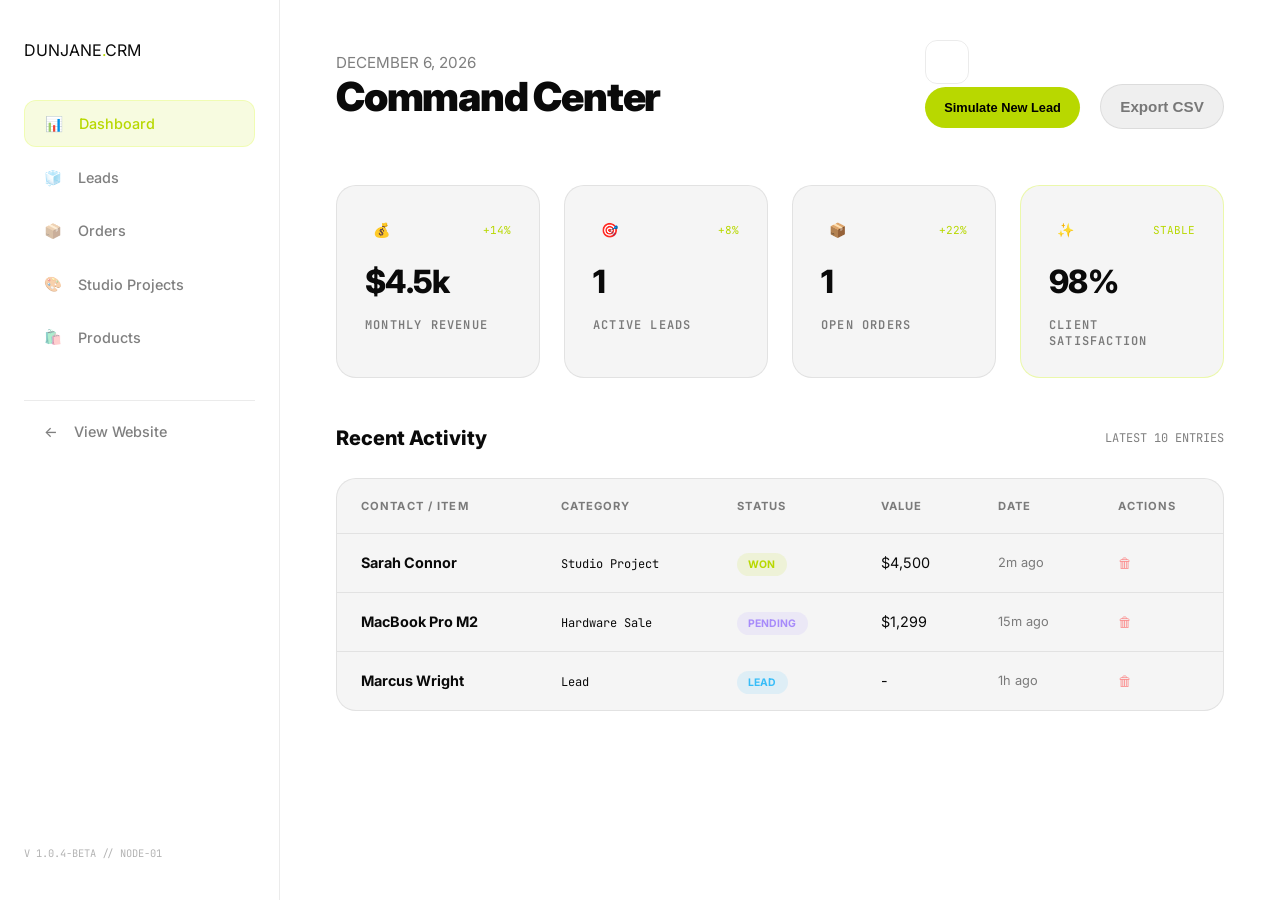
==== crm.html @ 08cd3ec6 "Initial commit" ====
<!DOCTYPE html>
<html lang="en">

<head>
    <meta charset="UTF-8">
    <meta name="viewport" content="width=device-width, initial-scale=1.0">
    <title>DUNJANE CRM | Command Center</title>
    <link rel="stylesheet" href="style.css">
    <link rel="preconnect" href="https://fonts.googleapis.com">
    <link rel="preconnect" href="https://fonts.gstatic.com" crossorigin>
    <link href="https://fonts.googleapis.com/css2?family=Inter:ital,opsz,wght@0,14..32,300;0,14..32,600;0,14..32,800;0,14..32,900&family=JetBrains+Mono:wght@400;600&display=swap" rel="stylesheet">
    <style>
        :root {
            --crm-sidebar: 280px;
            --crm-bg: #080808;
            --crm-card: #121212;
            --crm-border: rgba(255,255,255,0.06);
            --bg: #080808;
            --text: #f4f4f0;
            --text-muted: rgba(255,255,255,0.5);
            --text-dim: rgba(255,255,255,0.3);
            --accent: #d4ff00;
            --accent-dim: rgba(212,255,0,0.12);
        }

        html[data-theme="light"] {
            --crm-bg: #ffffff;
            --crm-card: #f5f5f5;
            --crm-border: rgba(0,0,0,0.08);
            --bg: #ffffff;
            --text: #0a0a0a;
            --text-muted: rgba(0,0,0,0.5);
            --text-dim: rgba(0,0,0,0.3);
            --accent: #b8d800;
            --accent-dim: rgba(184,216,0,0.12);
        }

        html {
            transition: background-color 0.5s ease, color 0.5s ease;
        }

        body { background: var(--crm-bg); display: flex; min-height: 100vh; }
        
        /* Sidebar */
        .crm-sidebar {
            width: var(--crm-sidebar);
            border-right: 1px solid var(--crm-border);
            padding: 2.5rem 1.5rem;
            display: flex;
            flex-direction: column;
            gap: 2.5rem;
            position: sticky;
            top: 0;
            height: 100vh;
        }
        .crm-nav { display: flex; flex-direction: column; gap: 0.5rem; }
        .crm-nav-link {
            display: flex;
            align-items: center;
            gap: 1rem;
            padding: 0.85rem 1.25rem;
            border-radius: 12px;
            color: var(--text-muted);
            font-size: 0.9rem;
            font-weight: 500;
            transition: all 0.3s ease;
        }
        .crm-nav-link:hover { background: rgba(255,255,255,0.03); color: var(--text); }
        .crm-nav-link.active { background: var(--accent-dim); color: var(--accent); border: 1px solid rgba(212,255,0,0.2); }

        /* Main Content */
        .crm-main { flex: 1; padding: 2.5rem 3.5rem; }
        
        .crm-header { display: flex; justify-content: space-between; align-items: flex-end; margin-bottom: 3.5rem; }
        .crm-header-text h1 { font-size: 2.5rem; font-weight: 900; letter-spacing: -0.03em; margin-bottom: 0.5rem; }
        .crm-header-text p { color: var(--text-muted); font-size: 0.95rem; }

        /* Stats Grid */
        .crm-stats-grid { display: grid; grid-template-columns: repeat(4, 1fr); gap: 1.5rem; margin-bottom: 3rem; }
        .crm-stat-card {
            background: var(--crm-card);
            border: 1px solid var(--crm-border);
            border-radius: 20px;
            padding: 1.75rem;
            display: flex;
            flex-direction: column;
            gap: 1rem;
        }
        .stat-meta { display: flex; justify-content: space-between; align-items: center; }
        .stat-icon { width: 32px; height: 32px; background: rgba(255,255,255,0.04); border-radius: 8px; display: grid; place-items: center; font-size: 14px; }
        .stat-trend { font-family: var(--mono); font-size: 11px; color: var(--accent); }
        .stat-val { font-size: 2rem; font-weight: 800; letter-spacing: -0.02em; }
        .stat-lbl { font-size: 0.75rem; text-transform: uppercase; letter-spacing: 0.1em; color: var(--text-muted); font-weight: 600; }

        /* Tables */
        .crm-section { margin-bottom: 4rem; }
        .crm-section-head { display: flex; justify-content: space-between; align-items: center; margin-bottom: 1.75rem; }
        .crm-section-head h2 { font-size: 1.25rem; font-weight: 800; }
        
        .crm-table-wrap { background: var(--crm-card); border: 1px solid var(--crm-border); border-radius: 20px; overflow: hidden; }
        table { width: 100%; border-collapse: collapse; text-align: left; }
        th { padding: 1.25rem 1.5rem; font-size: 0.7rem; text-transform: uppercase; letter-spacing: 0.1em; border-bottom: 1px solid var(--crm-border); color: var(--text-muted); }
        td { padding: 1.25rem 1.5rem; font-size: 0.9rem; border-bottom: 1px solid var(--crm-border); }
        tr:last-child td { border-bottom: none; }
        
        .status-pill { padding: 0.3rem 0.7rem; border-radius: 100px; font-size: 0.65rem; font-weight: 700; text-transform: uppercase; }
        .status-pill.lead { background: rgba(56,189,248,0.12); color: #38bdf8; }
        .status-pill.won { background: var(--accent-dim); color: var(--accent); }
        .status-pill.pending { background: rgba(167,139,250,0.12); color: #a78bfa; }

        .btn-simulate { 
            background: var(--accent); color: #000; font-weight: 800; font-size: 0.8rem; 
            padding: 0.8rem 1.2rem; border-radius: 100px; border: none; cursor: pointer;
            transition: transform 0.2s ease;
        }
        .btn-simulate:active { transform: scale(0.95); }

        /* Modal Styles */
        .modal-overlay {
            display: none;
            position: fixed;
            top: 0;
            left: 0;
            width: 100%;
            height: 100%;
            background: rgba(0,0,0,0.8);
            z-index: 1000;
            align-items: center;
            justify-content: center;
            backdrop-filter: blur(4px);
        }
        .modal-overlay.active {
            display: flex;
        }
        .modal-content {
            background: var(--crm-card);
            border: 1px solid var(--crm-border);
            border-radius: 20px;
            padding: 2rem;
            width: 90%;
            max-width: 900px;
            max-height: 90vh;
            box-shadow: 0 20px 60px rgba(0,0,0,0.5);
            display: grid;
            grid-template-columns: 1fr 1fr;
            gap: 2rem;
            overflow: hidden;
        }
        .modal-form {
            display: flex;
            flex-direction: column;
            max-height: 85vh;
            overflow-y: auto;
            padding-right: 0.5rem;
        }
        .modal-form::-webkit-scrollbar {
            width: 6px;
        }
        .modal-form::-webkit-scrollbar-track {
            background: transparent;
        }
        .modal-form::-webkit-scrollbar-thumb {
            background: rgba(255,255,255,0.1);
            border-radius: 3px;
        }
        .modal-form::-webkit-scrollbar-thumb:hover {
            background: rgba(255,255,255,0.2);
        }
        .modal-preview {
            display: flex;
            flex-direction: column;
            justify-content: center;
            align-items: center;
            padding: 1.5rem;
            background: rgba(255,255,255,0.02);
            border: 1px solid var(--crm-border);
            border-radius: 16px;
            max-height: 85vh;
            overflow-y: auto;
        }
        .preview-card {
            width: 100%;
            max-width: 280px;
            background: var(--crm-card);
            border: 1px solid var(--crm-border);
            border-radius: 16px;
            overflow: hidden;
            transition: all 0.3s ease;
        }
        .preview-img-wrap {
            width: 100%;
            height: 180px;
            background: rgba(255,255,255,0.05);
            overflow: hidden;
            display: flex;
            align-items: center;
            justify-content: center;
        }
        .preview-img {
            width: 100%;
            height: 100%;
            object-fit: cover;
        }
        .preview-body {
            padding: 1rem;
        }
        .preview-name {
            font-size: 0.95rem;
            font-weight: 800;
            margin-bottom: 0.5rem;
            word-wrap: break-word;
        }
        .preview-sku {
            font-size: 0.7rem;
            color: var(--text-muted);
            font-family: var(--mono);
            text-transform: uppercase;
            letter-spacing: 0.05em;
            margin-bottom: 0.75rem;
        }
        .preview-details {
            display: flex;
            flex-direction: column;
            gap: 0.5rem;
            font-size: 0.85rem;
        }
        .preview-detail-row {
            display: flex;
            justify-content: space-between;
            padding: 0.4rem 0;
            border-bottom: 1px solid var(--crm-border);
        }
        .preview-detail-label {
            color: var(--text-muted);
            font-size: 0.75rem;
            text-transform: uppercase;
        }
        .preview-detail-value {
            font-weight: 600;
        }
        .preview-price {
            font-size: 1.5rem;
            font-weight: 800;
            color: var(--accent);
            margin-top: 1rem;
        }
        .modal-header {
            font-size: 1.5rem;
            font-weight: 800;
            margin-bottom: 1.5rem;
        }
        .form-group {
            margin-bottom: 1.25rem;
            display: flex;
            flex-direction: column;
            gap: 0.5rem;
        }
        .form-group label {
            font-size: 0.85rem;
            font-weight: 600;
            text-transform: uppercase;
            letter-spacing: 0.05em;
            color: var(--text-muted);
        }
        .form-group input, .form-group textarea, .form-group select {
            background: rgba(255,255,255,0.05);
            border: 1px solid var(--crm-border);
            border-radius: 12px;
            padding: 0.75rem 1rem;
            color: var(--text);
            font-family: inherit;
            font-size: 0.9rem;
            transition: all 0.3s ease;
        }
        .form-group input:focus, .form-group textarea:focus, .form-group select:focus {
            outline: none;
            border-color: var(--accent);
            background: rgba(212,255,0,0.05);
        }
        .modal-actions {
            display: flex;
            gap: 1rem;
            margin-top: 2rem;
        }
        .btn-primary {
            background: var(--accent);
            color: #000;
            border: none;
            padding: 0.9rem 1.5rem;
            border-radius: 12px;
            font-weight: 800;
            cursor: pointer;
            transition: transform 0.2s ease;
            flex: 1;
        }
        .btn-primary:hover { transform: scale(1.02); }
        .btn-primary:active { transform: scale(0.98); }
        .btn-cancel {
            background: transparent;
            border: 1px solid var(--crm-border);
            color: var(--text);
            padding: 0.9rem 1.5rem;
            border-radius: 12px;
            font-weight: 600;
            cursor: pointer;
            transition: all 0.3s ease;
            flex: 1;
        }
        .btn-cancel:hover { background: rgba(255,255,255,0.05); }

        /* Product Image Styles */
        .product-thumbnail {
            width: 48px;
            height: 48px;
            border-radius: 8px;
            object-fit: cover;
            background: rgba(255,255,255,0.05);
            border: 1px solid var(--crm-border);
        }

        /* File Input Styles */
        .file-input-wrapper {
            display: flex;
            gap: 0.5rem;
        }
        #product-image-file {
            display: none;
        }
        .btn-file-upload {
            background: rgba(255,255,255,0.05);
            border: 1px solid var(--crm-border);
            border-radius: 12px;
            padding: 0.75rem 1rem;
            color: var(--text);
            font-family: inherit;
            font-size: 0.9rem;
            cursor: pointer;
            transition: all 0.3s ease;
            flex: 1;
        }
        .btn-file-upload:hover {
            background: rgba(255,255,255,0.08);
            border-color: var(--accent);
        }
        .file-name {
            background: rgba(255,255,255,0.05);
            border: 1px solid var(--crm-border);
            border-radius: 12px;
            padding: 0.75rem 1rem;
            color: var(--text-muted);
            font-family: var(--mono);
            font-size: 0.8rem;
            flex: 1;
            display: flex;
            align-items: center;
            overflow: hidden;
            text-overflow: ellipsis;
            white-space: nowrap;
        }
        .form-divider {
            display: flex;
            align-items: center;
            gap: 0.75rem;
            margin: 1rem 0;
            color: var(--text-muted);
            font-size: 0.8rem;
        }
        .form-group select option {
            background: var(--crm-bg);
            color: var(--text);
        }
        .form-group select option:checked {
            background: var(--accent);
            color: #000;
        }
    </style>
</head>

<body class="crm-page">
    
    <div id="cursor-dot"></div>
    <div id="cursor-ring"></div>

    <aside class="crm-sidebar">
        <div class="logo">DUNJANE<span class="accent-dot">.</span>CRM</div>
        <nav class="crm-nav">
            <a href="#" class="crm-nav-link active" onclick="window.switchTab(event, 'dashboard')"><span>📊</span> Dashboard</a>
            <a href="#" class="crm-nav-link" onclick="window.switchTab(event, 'leads')"><span>🧊</span> Leads</a>
            <a href="#" class="crm-nav-link" onclick="window.switchTab(event, 'orders')"><span>📦</span> Orders</a>
            <a href="#" class="crm-nav-link" onclick="window.switchTab(event, 'studio')"><span>🎨</span> Studio Projects</a>
            <a href="#" class="crm-nav-link" onclick="window.switchTab(event, 'products')"><span>🛍️</span> Products</a>
            <div style="margin-top: 2rem; height: 1px; background: var(--crm-border);"></div>
            <a href="index.html" class="crm-nav-link"><span>←</span> View Website</a>
        </nav>
        <div style="margin-top: auto; color: var(--text-dim); font-size: 0.65rem; font-family: var(--mono);">
            V 1.0.4-BETA // NODE-01
        </div>
    </aside>

    <main class="crm-main">
        <header class="crm-header">
            <div class="crm-header-text">
                <p id="crm-date">MARCH 12, 2026</p>
                <h1>Command Center</h1>
            </div>
            <div class="crm-actions">
                <button class="theme-toggle" id="theme-toggle" aria-label="Toggle dark mode" style="width: 44px; height: 44px; background: transparent; border: 1px solid var(--crm-border); border-radius: 12px; display: flex; align-items: center; justify-content: center; cursor: pointer; color: var(--text); margin-right: 1rem;">
                    <svg class="sun-icon" viewBox="0 0 24 24" fill="none" stroke="currentColor" stroke-width="2" style="width: 20px; height: 20px;">
                        <circle cx="12" cy="12" r="5"></circle>
                        <line x1="12" y1="1" x2="12" y2="3"></line>
                        <line x1="12" y1="21" x2="12" y2="23"></line>
                        <line x1="4.22" y1="4.22" x2="5.64" y2="5.64"></line>
                        <line x1="18.36" y1="18.36" x2="19.78" y2="19.78"></line>
                        <line x1="1" y1="12" x2="3" y2="12"></line>
                        <line x1="21" y1="12" x2="23" y2="12"></line>
                        <line x1="4.22" y1="19.78" x2="5.64" y2="18.36"></line>
                        <line x1="18.36" y1="5.64" x2="19.78" y2="4.22"></line>
                    </svg>
                    <svg class="moon-icon" viewBox="0 0 24 24" fill="none" stroke="currentColor" stroke-width="2" style="width: 20px; height: 20px; display: none;">
                        <path d="M21 12.79A9 9 0 1 1 11.21 3 7 7 0 0 0 21 12.79z"></path>
                    </svg>
                </button>
                <button class="btn-simulate" id="simulate-lead">Simulate New Lead</button>
                <button class="btn-ghost" style="padding: 0.8rem 1.2rem; margin-left:1rem;" id="export-csv">Export CSV</button>
            </div>
        </header>

        <div class="crm-stats-grid">
            <div class="crm-stat-card">
                <div class="stat-meta"><span class="stat-icon">💰</span> <span class="stat-trend">+14%</span></div>
                <div class="stat-val" id="stat-revenue">$14.2k</div>
                <div class="stat-lbl">Monthly Revenue</div>
            </div>
            <div class="crm-stat-card">
                <div class="stat-meta"><span class="stat-icon">🎯</span> <span class="stat-trend">+8%</span></div>
                <div class="stat-val" id="stat-leads">42</div>
                <div class="stat-lbl">Active Leads</div>
            </div>
            <div class="crm-stat-card">
                <div class="stat-meta"><span class="stat-icon">📦</span> <span class="stat-trend">+22%</span></div>
                <div class="stat-val" id="stat-orders">18</div>
                <div class="stat-lbl">Open Orders</div>
            </div>
            <div class="crm-stat-card" style="border-color: rgba(212,255,0,0.3);">
                <div class="stat-meta"><span class="stat-icon">✨</span> <span class="stat-trend">STABLE</span></div>
                <div class="stat-val">98%</div>
                <div class="stat-lbl">Client Satisfaction</div>
            </div>
        </div>

        <section class="crm-section" id="activity-section">
            <div class="crm-section-head">
                <h2>Recent Activity</h2>
                <div style="font-size: 0.75rem; color: var(--text-muted); font-family: var(--mono);">LATEST 10 ENTRIES</div>
            </div>
            <div class="crm-table-wrap">
                <table id="activity-table">
                    <thead>
                        <tr>
                            <th>Contact / Item</th>
                            <th>Category</th>
                            <th>Status</th>
                            <th>Value</th>
                            <th>Date</th>
                            <th>Actions</th>
                        </tr>
                    </thead>
                    <tbody id="crm-body">
                        <!-- Data injected by JS -->
                    </tbody>
                </table>
            </div>
        </section>

        <section class="crm-section" id="leads-section" style="display: none;">
            <div class="crm-section-head">
                <h2>Leads</h2>
                <div style="font-size: 0.75rem; color: var(--text-muted); font-family: var(--mono);">ALL LEADS</div>
            </div>
            <div class="crm-table-wrap">
                <table id="leads-table">
                    <thead>
                        <tr>
                            <th style="cursor:pointer" onclick="window.sortTable('leads', 'name')">Contact Name</th>
                            <th>Email</th>
                            <th>Interest</th>
                            <th>Status</th>
                            <th>Date</th>
                            <th>Actions</th>
                        </tr>
                    </thead>
                    <tbody id="leads-body">
                        <!-- Leads data injected by JS -->
                    </tbody>
                </table>
            </div>
        </section>

        <section class="crm-section" id="orders-section" style="display: none;">
            <div class="crm-section-head">
                <h2>Orders</h2>
                <div style="font-size: 0.75rem; color: var(--text-muted); font-family: var(--mono);">ALL ORDERS</div>
            </div>
            <div class="crm-table-wrap">
                <table id="orders-table">
                    <thead>
                        <tr>
                            <th style="cursor:pointer" onclick="window.sortTable('orders', 'name')">Product / Item</th>
                            <th>Category</th>
                            <th style="cursor:pointer" onclick="window.sortTable('orders', 'val')">Value</th>
                            <th>Status</th>
                            <th style="cursor:pointer" onclick="window.sortTable('orders', 'date')">Date</th>
                            <th>Actions</th>
                        </tr>
                    </thead>
                    <tbody id="orders-body">
                        <!-- Orders data injected by JS -->
                    </tbody>
                </table>
            </div>
        </section>

        <section class="crm-section" id="studio-section" style="display: none;">
            <div class="crm-section-head">
                <h2>Studio Projects</h2>
                <div style="font-size: 0.75rem; color: var(--text-muted); font-family: var(--mono);">ALL PROJECTS</div>
            </div>
            <div class="crm-table-wrap">
                <table id="studio-table">
                    <thead>
                        <tr>
                            <th style="cursor:pointer" onclick="window.sortTable('studio', 'name')">Project Name</th>
                            <th>Client</th>
                            <th>Type</th>
                            <th style="cursor:pointer" onclick="window.sortTable('studio', 'val')">Value</th>
                            <th>Status</th>
                            <th style="cursor:pointer" onclick="window.sortTable('studio', 'date')">Date</th>
                            <th>Actions</th>
                        </tr>
                    </thead>
                    <tbody id="studio-body">
                        <!-- Studio projects data injected by JS -->
                    </tbody>
                </table>
            </div>
        </section>

        <section class="crm-section" id="products-section" style="display: none;">
            <div class="crm-section-head">
                <h2>Product Inventory</h2>
                <div style="display: flex; gap: 1rem;">
                    <input type="text" id="product-search" placeholder="🔍 Search products..." style="flex: 1; background: rgba(255,255,255,0.05); border: 1px solid var(--crm-border); border-radius: 12px; padding: 0.75rem 1rem; color: var(--text); font-size: 0.9rem;">
                    <select id="category-filter" style="background: rgba(255,255,255,0.05); border: 1px solid var(--crm-border); border-radius: 12px; padding: 0.75rem 1rem; color: var(--text); font-size: 0.9rem;">
                        <option value="">All Categories</option>
                        <option value="Laptop">Laptop</option>
                        <option value="iPhone">iPhone</option>
                        <option value="Android">Android</option>
                    </select>
                    <button class="btn-ghost" id="export-products-btn" style="padding: 0.75rem 1.2rem; font-size: 0.85rem;">📥 Export</button>
                    <button class="btn-simulate" id="add-product-btn">+ Add Product</button>
                </div>
            </div>
            <div class="crm-table-wrap">
                <table id="products-table">
                    <thead>
                        <tr>
                            <th style="cursor:pointer" onclick="window.sortTable('products', 'image')">Image</th>
                            <th style="cursor:pointer" onclick="window.sortTable('products', 'name')">Product Name</th>
                            <th style="cursor:pointer" onclick="window.sortTable('products', 'sku')">SKU</th>
                            <th style="cursor:pointer" onclick="window.sortTable('products', 'price')">Price</th>
                            <th style="cursor:pointer" onclick="window.sortTable('products', 'stock')">Stock</th>
                            <th style="cursor:pointer" onclick="window.sortTable('products', 'category')">Category</th>
                            <th style="cursor:pointer" onclick="window.sortTable('products', 'created')">Created</th>
                            <th>Actions</th>
                        </tr>
                    </thead>
                    <tbody id="products-body">
                        <!-- Products injected by JS -->
                    </tbody>
                </table>
            </div>
        </section>
    </main>

    <!-- Add Product Modal -->
    <div class="modal-overlay" id="product-modal">
        <div class="modal-content">
            <div class="modal-form">
                <div class="modal-header">Add New Product</div>
                <form id="product-form">
                    <div class="form-group">
                        <label>Product Name</label>
                        <input type="text" id="product-name" placeholder="e.g., MacBook Pro M2" required>
                    </div>
                    <div class="form-group">
                        <label>SKU</label>
                        <input type="text" id="product-sku" placeholder="e.g., APPLE-MB001" required>
                    </div>
                    <div class="form-group">
                        <label>Price</label>
                        <input type="number" id="product-price" placeholder="e.g., 1299.99" step="0.01" required>
                    </div>
                    <div class="form-group">
                        <label>Stock Quantity</label>
                        <input type="number" id="product-stock" placeholder="e.g., 50" required>
                    </div>
                    <div class="form-group">
                        <label>Category</label>
                        <select id="product-category" required>
                            <option value="">Select a category...</option>
                            <option value="Laptop">Laptop</option>
                            <option value="iPhone">iPhone</option>
                            <option value="Android">Android</option>
                        </select>
                    </div>
                    <div class="form-group">
                        <label>Condition</label>
                        <select id="product-condition" required>
                            <option value="">Select condition...</option>
                            <option value="New">New</option>
                            <option value="Pre-owned">Pre-owned</option>
                            <option value="Refurbished">Refurbished</option>
                        </select>
                    </div>
                    <div class="form-group">
                        <label>Product Image</label>
                        <div class="file-input-wrapper">
                            <button type="button" class="btn-file-upload" id="product-file-btn">📁 Choose File</button>
                            <div class="file-name" id="file-name">No file chosen</div>
                        </div>
                        <input type="file" id="product-image-file" accept="image/*">
                    </div>
                    <div class="form-divider">OR</div>
                    <div class="form-group">
                        <label>Image URL</label>
                        <input type="url" id="product-image" placeholder="e.g., https://images.unsplash.com/...">
                    </div>
                    <div class="modal-actions">
                        <button type="submit" class="btn-primary">Add Product</button>
                        <button type="button" class="btn-cancel" onclick="window.closeProductModal()">Cancel</button>
                    </div>
                </form>
            </div>
            <div class="modal-preview">
                <div class="preview-card">
                    <div class="preview-img-wrap">
                        <img id="preview-img" src="https://via.placeholder.com/280x180?text=Product+Image" alt="" class="preview-img">
                    </div>
                    <div class="preview-body">
                        <div class="preview-name" id="preview-name">Your Product Name</div>
                        <div class="preview-sku" id="preview-sku">SKU-XXXX</div>
                        <div class="preview-details">
                            <div class="preview-detail-row">
                                <span class="preview-detail-label">Category</span>
                                <span class="preview-detail-value" id="preview-category">Electronics</span>
                            </div>
                            <div class="preview-detail-row">
                                <span class="preview-detail-label">Condition</span>
                                <span class="preview-detail-value" id="preview-condition">New</span>
                            </div>
                            <div class="preview-detail-row">
                                <span class="preview-detail-label">Stock</span>
                                <span class="preview-detail-value" id="preview-stock">0</span>
                            </div>
                        </div>
                        <div class="preview-price" id="preview-price">$0.00</div>
                    </div>
                </div>
            </div>
        </div>
    </div>

    <script>
    // ═══════════════════════════════════════════════════════════════
    //  CRM UTILITY FUNCTIONS
    // ═══════════════════════════════════════════════════════════════
    
    var CRMState = {
        currentEditId: null,
        filteredProducts: [],
        sortColumn: null,
        sortDirection: 'asc',
        currentTab: 'dashboard'
    };

    (function initCRM() {
        // Define utility functions inside the function
        window.switchTab = function(e, tab) {
        e.preventDefault();
        CRMState.currentTab = tab;
        
        // Update nav links - map tab to nav text
        var tabNames = {
            'dashboard': 'Dashboard',
            'leads': 'Leads',
            'orders': 'Orders',
            'studio': 'Studio',
            'products': 'Products'
        };
        
        document.querySelectorAll('.crm-nav-link').forEach(link => {
            var text = link.textContent.trim();
            var isActive = text.includes(tabNames[tab]);
            link.classList.toggle('active', isActive);
        });
        
        // Hide all sections
        document.getElementById('activity-section').style.display = 'none';
        document.getElementById('leads-section').style.display = 'none';
        document.getElementById('orders-section').style.display = 'none';
        document.getElementById('studio-section').style.display = 'none';
        document.getElementById('products-section').style.display = 'none';
        
        // Show selected section
        switch(tab) {
            case 'dashboard':
                document.getElementById('activity-section').style.display = 'block';
                window.render();
                break;
            case 'leads':
                document.getElementById('leads-section').style.display = 'block';
                window.renderLeads();
                break;
            case 'orders':
                document.getElementById('orders-section').style.display = 'block';
                window.renderOrders();
                break;
            case 'studio':
                document.getElementById('studio-section').style.display = 'block';
                window.renderStudio();
                break;
            case 'products':
                document.getElementById('products-section').style.display = 'block';
                window.renderProducts();
                break;
        }
    };

    window.renderLeads = function() {
        var data = window.getData();
        var leads = data.filter(item => item.status === 'lead');
        var leadsBody = document.getElementById('leads-body');
        leadsBody.innerHTML = '';
        
        leads.forEach(function(lead) {
            var tr = document.createElement('tr');
            tr.setAttribute('data-id', lead.id);
            tr.innerHTML = ' \
                <td><strong>' + lead.name + '</strong></td> \
                <td>-</td> \
                <td><span style="font-family: var(--mono); font-size: 0.75rem;">' + lead.category + '</span></td> \
                <td><span class="status-pill lead">lead</span></td> \
                <td style="color: var(--text-muted); font-size: 0.8rem;">' + lead.date + '</td> \
                <td><button onclick="window.deleteEntry(' + lead.id + ')" style="background:none; border:none; color:#ff4d4d; cursor:pointer; font-size:14px; opacity:0.6; transition:0.3s" onmouseover="this.style.opacity=1" onmouseout="this.style.opacity=0.6">🗑</button></td> \
            ';
            leadsBody.appendChild(tr);
        });
        
        if (leads.length === 0) {
            leadsBody.innerHTML = '<tr><td colspan="6" style="text-align:center; padding: 2rem; color: var(--text-muted);">No leads yet</td></tr>';
        }
    };

    window.renderOrders = function() {
        var data = window.getData();
        var orders = data.filter(item => item.category === 'Hardware Sale' || (item.status !== 'lead' && item.val !== '-'));
        var ordersBody = document.getElementById('orders-body');
        ordersBody.innerHTML = '';
        
        orders.forEach(function(order) {
            var tr = document.createElement('tr');
            tr.setAttribute('data-id', order.id);
            tr.innerHTML = ' \
                <td><strong>' + order.name + '</strong></td> \
                <td><span style="font-family: var(--mono); font-size: 0.75rem;">' + order.category + '</span></td> \
                <td>' + order.val + '</td> \
                <td><span class="status-pill ' + order.status + '" style="cursor:pointer" onclick="window.cycleStatus(' + order.id + ')">' + order.status + '</span></td> \
                <td style="color: var(--text-muted); font-size: 0.8rem;">' + order.date + '</td> \
                <td><button onclick="window.deleteEntry(' + order.id + ')" style="background:none; border:none; color:#ff4d4d; cursor:pointer; font-size:14px; opacity:0.6; transition:0.3s" onmouseover="this.style.opacity=1" onmouseout="this.style.opacity=0.6">🗑</button></td> \
            ';
            ordersBody.appendChild(tr);
        });
        
        if (orders.length === 0) {
            ordersBody.innerHTML = '<tr><td colspan="6" style="text-align:center; padding: 2rem; color: var(--text-muted);">No orders yet</td></tr>';
        }
    };

    window.renderStudio = function() {
        var data = window.getData();
        var projects = data.filter(item => item.category === 'Studio Project');
        var studioBody = document.getElementById('studio-body');
        studioBody.innerHTML = '';
        
        projects.forEach(function(project) {
            var tr = document.createElement('tr');
            tr.setAttribute('data-id', project.id);
            tr.innerHTML = ' \
                <td><strong>' + project.name + '</strong></td> \
                <td>-</td> \
                <td>Web Development</td> \
                <td>' + project.val + '</td> \
                <td><span class="status-pill ' + project.status + '" style="cursor:pointer" onclick="window.cycleStatus(' + project.id + ')">' + project.status + '</span></td> \
                <td style="color: var(--text-muted); font-size: 0.8rem;">' + project.date + '</td> \
                <td><button onclick="window.deleteEntry(' + project.id + ')" style="background:none; border:none; color:#ff4d4d; cursor:pointer; font-size:14px; opacity:0.6; transition:0.3s" onmouseover="this.style.opacity=1" onmouseout="this.style.opacity=0.6">🗑</button></td> \
            ';
            studioBody.appendChild(tr);
        });
        
        if (projects.length === 0) {
            studioBody.innerHTML = '<tr><td colspan="7" style="text-align:center; padding: 2rem; color: var(--text-muted);">No studio projects yet</td></tr>';
        }
    };

    window.sortTable = function(type, column) {
        CRMState.sortColumn = column;
        CRMState.sortDirection = CRMState.sortDirection === 'asc' ? 'desc' : 'asc';
        
        switch(type) {
            case 'products':
                window.renderProducts();
                break;
            case 'leads':
                window.renderLeads();
                break;
            case 'orders':
                window.renderOrders();
                break;
            case 'studio':
                window.renderStudio();
                break;
        }
    };

    window.filterProducts = function() {
        var searchTerm = document.getElementById('product-search')?.value?.toLowerCase() || '';
        var categoryFilter = document.getElementById('category-filter')?.value || '';
        var products = window.getProducts();
        
        window.CRMState.filteredProducts = products.filter(function(p) {
            var matchesSearch = !searchTerm || 
                p.name.toLowerCase().includes(searchTerm) || 
                p.sku.toLowerCase().includes(searchTerm);
            var matchesCategory = !categoryFilter || p.category === categoryFilter;
            return matchesSearch && matchesCategory;
        });
        
        window.renderProducts();
    };

    window.editProduct = function(id) {
        var products = window.getProducts();
        var product = products.find(p => p.id === id);
        if (!product) return;
        
        CRMState.currentEditId = id;
        document.getElementById('product-name').value = product.name;
        document.getElementById('product-sku').value = product.sku;
        document.getElementById('product-price').value = product.price;
        document.getElementById('product-stock').value = product.stock;
        document.getElementById('product-category').value = product.category;
        document.getElementById('product-condition').value = product.condition;
        document.getElementById('product-image').value = product.image;
        
        document.querySelector('.modal-header').textContent = 'Edit Product';
        document.querySelector('.btn-primary').textContent = 'Update Product';
        document.getElementById('product-modal').classList.add('active');
        window.updatePreview();
    };

    window.duplicateProduct = function(id) {
        var products = window.getProducts();
        var product = products.find(p => p.id === id);
        if (!product) return;
        
        var newProduct = {
            id: Date.now(),
            name: product.name + ' (Copy)',
            sku: product.sku + '-COPY',
            price: product.price,
            stock: Math.floor(product.stock / 2),
            category: product.category,
            condition: product.condition,
            image: product.image,
            created: new Date().toLocaleDateString('en-US', { month: 'short', day: 'numeric', year: 'numeric' })
        };
        
        products.unshift(newProduct);
        window.setProducts(products);
        window.renderProducts();
        
        var notification = document.createElement('div');
        notification.style.cssText = 'position:fixed;top:20px;right:20px;background:var(--accent);color:#000;padding:1rem 1.5rem;border-radius:12px;font-weight:800;z-index:9999;animation:slideIn 0.3s ease;';
        notification.textContent = '✓ Product duplicated successfully';
        document.body.appendChild(notification);
        setTimeout(() => notification.remove(), 3000);
    };

    window.getProductStats = function() {
        var products = window.getProducts();
        var stats = {
            total: products.length,
            byCategory: {},
            lowStock: [],
            totalValue: 0
        };
        
        products.forEach(function(p) {
            stats.byCategory[p.category] = (stats.byCategory[p.category] || 0) + 1;
            stats.totalValue += parseFloat(p.price) * p.stock;
            if (p.stock < 10) stats.lowStock.push(p);
        });
        
        return stats;
    };

    window.exportProducts = function() {
        var products = window.getProducts();
        var csv = "ID,Product Name,SKU,Price,Stock,Category,Condition,Created\n";
        products.forEach(p => {
            csv += p.id + ",\"" + p.name + "\"," + p.sku + "," + p.price + "," + p.stock + "," + p.category + "," + p.condition + "," + p.created + "\n";
        });
        var blob = new Blob([csv], { type: 'text/csv' });
        var url = window.URL.createObjectURL(blob);
        var a = document.createElement('a');
        a.href = url;
        a.download = 'dunjane_products_export.csv';
        a.click();
    };

    window.updateProductStock = function(id, newStock) {
        var products = window.getProducts();
        var product = products.find(p => p.id === id);
        if (product) {
            product.stock = Math.max(0, newStock);
            window.setProducts(products);
            window.renderProducts();
        }
    };

    window.bulkUpdateCategory = function(oldCategory, newCategory) {
        var products = window.getProducts();
        var updated = 0;
        products.forEach(function(p) {
            if (p.category === oldCategory) {
                p.category = newCategory;
                updated++;
            }
        });
        if (updated > 0) {
            window.setProducts(products);
            window.renderProducts();
            alert('Updated ' + updated + ' products');
        }
    };

    window.getProductsByCategory = function(category) {
        return window.getProducts().filter(p => p.category === category);
    };

    window.getLowStockProducts = function(threshold) {
        threshold = threshold || 15;
        return window.getProducts().filter(p => p.stock < threshold);
    };

    window.searchProducts = function(query) {
        var products = window.getProducts();
        return products.filter(p => 
            p.name.toLowerCase().includes(query.toLowerCase()) ||
            p.sku.toLowerCase().includes(query.toLowerCase())
        );
    };

    // ═══════════════════════════════════════════════════════════════
    //  CRM CORE INITIALIZATION
    // ═══════════════════════════════════════════════════════════════
    
        var crmBody = document.getElementById('crm-body');
        var simulateBtn = document.getElementById('simulate-lead');
        var exportBtn = document.getElementById('export-csv');
        var dateEl = document.getElementById('crm-date');
        var productsSection = document.getElementById('products-section');
        var productsBody = document.getElementById('products-body');
        var addProductBtn = document.getElementById('add-product-btn');
        var productForm = document.getElementById('product-form');
        var productModal = document.getElementById('product-modal');

        // Status Cycle Config
        var statusCycle = { 'lead': 'won', 'won': 'pending', 'pending': 'shipped', 'shipped': 'lead' };

        // Set Date
        var now = new Date();
        dateEl.textContent = now.toLocaleDateString('en-US', { month: 'long', day: 'numeric', year: 'numeric' }).toUpperCase();

        // Default Data
        var defaultData = [
            { id: 1, name: "Sarah Connor", category: "Studio Project", status: "won", val: "$4,500", date: "2m ago" },
            { id: 2, name: "MacBook Pro M2", category: "Hardware Sale", status: "pending", val: "$1,299", date: "15m ago" },
            { id: 3, name: "Marcus Wright", category: "Lead", status: "lead", val: "-", date: "1h ago" }
        ];

        var defaultProducts = [
            { id: 101, name: "MacBook Pro M2", sku: "APPLE-MB001", price: "1,299.99", stock: 12, category: "Laptop", created: "Jan 2, 2026", image: "https://images.unsplash.com/photo-1517336714731-489689fd1ca8?auto=format&fit=crop&q=80&w=200" },
            { id: 102, name: "iPhone 16 Pro", sku: "APPLE-IP001", price: "1,099.99", stock: 45, category: "iPhone", created: "Jan 1, 2026", image: "https://images.unsplash.com/photo-1510557880182-3d4d3cba35a5?auto=format&fit=crop&q=80&w=200" },
            { id: 103, name: "Samsung Galaxy S25", sku: "SAMSUNG-S25", price: "1,299.99", stock: 28, category: "Android", created: "Dec 28, 2025", image: "https://images.unsplash.com/photo-1565849904461-04a58ad377e0?auto=format&fit=crop&q=80&w=200" }
        ];

        function getData() { return JSON.parse(localStorage.getItem('dunjane_crm_data')) || defaultData; }
        function setData(data) { localStorage.setItem('dunjane_crm_data', JSON.stringify(data)); }
        
        function getProducts() { return JSON.parse(localStorage.getItem('dunjane_products')) || defaultProducts; }
        function setProducts(data) { localStorage.setItem('dunjane_products', JSON.stringify(data)); }

        // Expose to window for use in external functions
        window.getData = getData;
        window.setData = setData;
        window.getProducts = getProducts;
        window.setProducts = setProducts;

        function render() {
            var crmData = getData();
            crmBody.innerHTML = '';
            crmData.forEach(function(item) {
                var tr = document.createElement('tr');
                tr.setAttribute('data-id', item.id);
                tr.innerHTML = ' \
                    <td><strong>' + item.name + '</strong></td> \
                    <td><span style="font-family: var(--mono); font-size: 0.75rem;">' + item.category + '</span></td> \
                    <td><span class="status-pill ' + item.status + '" style="cursor:pointer" onclick="window.cycleStatus(' + item.id + ')">' + item.status + '</span></td> \
                    <td>' + item.val + '</td> \
                    <td style="color: var(--text-muted); font-size: 0.8rem;">' + item.date + '</td> \
                    <td><button onclick="window.deleteEntry(' + item.id + ')" style="background:none; border:none; color:#ff4d4d; cursor:pointer; font-size:14px; opacity:0.6; transition:0.3s" onmouseover="this.style.opacity=1" onmouseout="this.style.opacity=0.6">🗑</button></td> \
                ';
                crmBody.appendChild(tr);
            });
            updateStats(crmData);
        }

        function renderProducts() {
            var products = CRMState.filteredProducts.length > 0 ? CRMState.filteredProducts : getProducts();
            
            // Apply sorting
            if (CRMState.sortColumn) {
                products = products.slice().sort(function(a, b) {
                    var aVal = a[CRMState.sortColumn];
                    var bVal = b[CRMState.sortColumn];
                    
                    if (typeof aVal === 'string') {
                        aVal = aVal.toLowerCase();
                        bVal = bVal.toLowerCase();
                    } else if (typeof aVal === 'number') {
                        aVal = parseFloat(aVal);
                        bVal = parseFloat(bVal);
                    }
                    
                    if (aVal < bVal) return CRMState.sortDirection === 'asc' ? -1 : 1;
                    if (aVal > bVal) return CRMState.sortDirection === 'asc' ? 1 : -1;
                    return 0;
                });
            }
            
            productsBody.innerHTML = '';
            products.forEach(function(product) {
                var tr = document.createElement('tr');
                tr.setAttribute('data-id', product.id);
                var stockColor = product.stock > 20 ? 'rgba(212,255,0,0.12)' : product.stock > 10 ? 'rgba(167,139,250,0.12)' : 'rgba(255,107,107,0.12)';
                tr.innerHTML = ' \
                    <td><img src="' + (product.image || 'https://via.placeholder.com/48?text=No+Image') + '" alt="' + product.name + '" class="product-thumbnail"></td> \
                    <td><strong>' + product.name + '</strong></td> \
                    <td><span style="font-family: var(--mono); font-size: 0.75rem;">' + product.sku + '</span></td> \
                    <td>$' + product.price + '</td> \
                    <td><span style="background: ' + stockColor + '; padding: 0.3rem 0.7rem; border-radius: 100px; font-weight: 600;">' + product.stock + '</span></td> \
                    <td><span style="font-family: var(--mono); font-size: 0.75rem;">' + product.category + '</span></td> \
                    <td style="color: var(--text-muted); font-size: 0.8rem;">' + product.created + '</td> \
                    <td> \
                        <button onclick="window.editProduct(' + product.id + ')" style="background:none; border:none; color:var(--accent); cursor:pointer; font-size:14px; opacity:0.6; transition:0.3s; margin-right:0.5rem;" onmouseover="this.style.opacity=1" onmouseout="this.style.opacity=0.6" title="Edit">✎</button> \
                        <button onclick="window.duplicateProduct(' + product.id + ')" style="background:none; border:none; color:#a78bfa; cursor:pointer; font-size:14px; opacity:0.6; transition:0.3s; margin-right:0.5rem;" onmouseover="this.style.opacity=1" onmouseout="this.style.opacity=0.6" title="Duplicate">⬚</button> \
                        <button onclick="window.deleteProduct(' + product.id + ')" style="background:none; border:none; color:#ff4d4d; cursor:pointer; font-size:14px; opacity:0.6; transition:0.3s" onmouseover="this.style.opacity=1" onmouseout="this.style.opacity=0.6" title="Delete">🗑</button> \
                    </td> \
                ';
                productsBody.appendChild(tr);
            });
        }

        function updateStats(data) {
            document.getElementById('stat-leads').textContent = data.filter(i => i.status === 'lead').length;
            document.getElementById('stat-orders').textContent = data.filter(i => i.category === 'Hardware Sale').length;
            var rev = data.filter(i => i.status === 'won').reduce((acc, i) => acc + parseInt((i.val || "$0").replace(/[^0-9]/g, "")) || 0, 0);
            document.getElementById('stat-revenue').textContent = '$' + (rev / 1000).toFixed(1) + 'k';
        }

        // Expose core functions to window
        window.render = render;
        window.renderProducts = renderProducts;
        window.cycleStatus = function(id) {
            var data = getData();
            var item = data.find(i => i.id === id);
            if (item) {
                item.status = statusCycle[item.status] || 'lead';
                setData(data);
                render();
            }
        };

        window.deleteEntry = function(id) {
            if (!confirm('Delete this entry?')) return;
            var data = getData().filter(i => i.id !== id);
            setData(data);
            render();
        };

        window.deleteProduct = function(id) {
            if (!confirm('Delete this product?')) return;
            var products = getProducts().filter(p => p.id !== id);
            setProducts(products);
            
            // Notify any listening windows
            try {
                window.dispatchEvent(new StorageEvent('storage', {
                    key: 'dunjane_products',
                    newValue: JSON.stringify(products),
                    storageArea: localStorage
                }));
            } catch(e) {}
            
            renderProducts();
        };

        window.switchToProducts = function(e) {
            if (e) e.preventDefault();
            window.switchTab({ preventDefault: function() {} }, 'products');
        };

        // File upload variables (declare early so they're available to closeProductModal)
        var fileInput = document.getElementById('product-image-file');
        var fileBtn = document.getElementById('product-file-btn');
        var fileName = document.getElementById('file-name');
        var urlInput = document.getElementById('product-image');

        window.closeProductModal = function() {
            productModal.classList.remove('active');
            productForm.reset();
            fileInput.value = '';
            fileName.textContent = 'No file chosen';
            document.querySelector('.modal-header').textContent = 'Add New Product';
            document.querySelector('.btn-primary').textContent = 'Add Product';
            CRMState.currentEditId = null;
            updatePreview();
        };

        addProductBtn.addEventListener('click', function() {
            productModal.classList.add('active');
            updatePreview();
        });

        var exportProductsBtn = document.getElementById('export-products-btn');
        if (exportProductsBtn) {
            exportProductsBtn.addEventListener('click', window.exportProducts);
        }

        // File upload handler

        fileBtn.addEventListener('click', function() {
            fileInput.click();
        });

        fileInput.addEventListener('change', function(e) {
            var file = e.target.files[0];
            if (file) {
                fileName.textContent = file.name;
                var reader = new FileReader();
                reader.onload = function(event) {
                    urlInput.value = event.target.result;
                    updatePreview();
                };
                reader.readAsDataURL(file);
            }
        });

        // Real-time preview update
        function updatePreview() {
            var name = document.getElementById('product-name').value || 'Your Product Name';
            var sku = document.getElementById('product-sku').value || 'SKU-XXXX';
            var price = document.getElementById('product-price').value || '0.00';
            var stock = document.getElementById('product-stock').value || '0';
            var category = document.getElementById('product-category').value || 'Electronics';
            var condition = document.getElementById('product-condition').value || 'New';
            var image = document.getElementById('product-image').value || 'https://via.placeholder.com/280x180?text=Product+Image';
            
            document.getElementById('preview-name').textContent = name;
            document.getElementById('preview-sku').textContent = sku;
            document.getElementById('preview-price').textContent = '$' + parseFloat(price || 0).toFixed(2);
            document.getElementById('preview-stock').textContent = stock;
            document.getElementById('preview-category').textContent = category;
            document.getElementById('preview-condition').textContent = condition;
            document.getElementById('preview-img').src = image;
        }

        // Update preview on input change
        document.getElementById('product-name').addEventListener('input', updatePreview);
        document.getElementById('product-sku').addEventListener('input', updatePreview);
        document.getElementById('product-price').addEventListener('input', updatePreview);
        document.getElementById('product-stock').addEventListener('input', updatePreview);
        document.getElementById('product-category').addEventListener('input', updatePreview);
        document.getElementById('product-condition').addEventListener('input', updatePreview);
        document.getElementById('product-image').addEventListener('input', updatePreview);

        productForm.addEventListener('submit', function(e) {
            e.preventDefault();
            var products = getProducts();
            var productData = {
                name: document.getElementById('product-name').value,
                sku: document.getElementById('product-sku').value,
                price: document.getElementById('product-price').value,
                stock: parseInt(document.getElementById('product-stock').value),
                category: document.getElementById('product-category').value,
                condition: document.getElementById('product-condition').value,
                image: document.getElementById('product-image').value
            };
            
            if (CRMState.currentEditId) {
                // Edit existing product
                var productIndex = products.findIndex(p => p.id === CRMState.currentEditId);
                if (productIndex !== -1) {
                    products[productIndex] = {
                        ...products[productIndex],
                        ...productData
                    };
                }
            } else {
                // Add new product
                var newProduct = {
                    id: Date.now(),
                    ...productData,
                    created: new Date().toLocaleDateString('en-US', { month: 'short', day: 'numeric', year: 'numeric' })
                };
                products.unshift(newProduct);
            }
            
            setProducts(products);
            
            // Notify any listening windows
            try {
                window.dispatchEvent(new StorageEvent('storage', {
                    key: 'dunjane_products',
                    newValue: JSON.stringify(products),
                    storageArea: localStorage
                }));
            } catch(e) {}
            
            renderProducts();
            window.closeProductModal();
            addProductBtn.style.transform = 'scale(0.95)';
            setTimeout(() => { addProductBtn.style.transform = ''; }, 100);
        });

        // Close modal when clicking outside
        productModal.addEventListener('click', function(e) {
            if (e.target === productModal) {
                window.closeProductModal();
            }
        });

        // Initialize preview on modal open
        var observer = new MutationObserver(function(mutations) {
            mutations.forEach(function(mutation) {
                if (productModal.classList.contains('active')) {
                    updatePreview();
                }
            });
        });
        observer.observe(productModal, { attributes: true, attributeFilter: ['class'] });

        // Add search and filter listeners
        var searchInput = document.getElementById('product-search');
        var categoryFilter = document.getElementById('category-filter');
        
        if (searchInput) {
            searchInput.addEventListener('input', window.filterProducts);
        }
        if (categoryFilter) {
            categoryFilter.addEventListener('change', window.filterProducts);
        }

        simulateBtn.addEventListener('click', function() {
            var names = ["Alex Rivera", "Samantha Bloom", "Derek Hale", "Elena Gilbert", "Tony Stark"];
            var cats = ["Studio Project", "Hardware Sale", "Lead"];
            var data = getData();
            data.unshift({
                id: Date.now(),
                name: names[Math.floor(Math.random() * names.length)],
                category: cats[Math.floor(Math.random() * cats.length)],
                status: "lead",
                val: cats[Math.floor(Math.random() * cats.length)] === "Hardware Sale" ? "$1,200" : "-",
                date: "Just now"
            });
            if (data.length > 20) data.pop();
            setData(data);
            render();
            simulateBtn.style.transform = 'scale(0.95)';
            setTimeout(() => { simulateBtn.style.transform = ''; }, 100);
        });

        exportBtn.addEventListener('click', function() {
            var data = getData();
            var csv = "ID,Name,Category,Status,Value,Date\n";
            data.forEach(i => { csv += i.id + "," + i.name + "," + i.category + "," + i.status + "," + (i.val || "-") + "," + i.date + "\n"; });
            var blob = new Blob([csv], { type: 'text/csv' });
            var url = window.URL.createObjectURL(blob);
            var a = document.createElement('a');
            a.href = url; a.download = 'dunjane_crm_export.csv'; a.click();
        });

        // Live Sync
        window.addEventListener('storage', function(e) {
            if (e.key === 'dunjane_crm_data') render();
            if (e.key === 'dunjane_products') renderProducts();
        });

        render();

        // Theme Toggle
        var themeToggle = document.getElementById('theme-toggle');
        var htmlEl = document.documentElement;
        var prefersDark = window.matchMedia('(prefers-color-scheme: dark)').matches;
        var savedTheme = localStorage.getItem('dunjane-theme');
        var currentTheme = savedTheme || (prefersDark ? 'dark' : 'light');
        
        function setTheme(theme) {
            htmlEl.setAttribute('data-theme', theme);
            localStorage.setItem('dunjane-theme', theme);
            if (themeToggle) {
                var sunIcon = themeToggle.querySelector('.sun-icon');
                var moonIcon = themeToggle.querySelector('.moon-icon');
                if (theme === 'light') {
                    sunIcon.style.display = 'none';
                    moonIcon.style.display = 'block';
                } else {
                    sunIcon.style.display = 'block';
                    moonIcon.style.display = 'none';
                }
            }
        }
        
        setTheme(currentTheme);
        
        if (themeToggle) {
            themeToggle.addEventListener('click', function() {
                var newTheme = currentTheme === 'dark' ? 'light' : 'dark';
                currentTheme = newTheme;
                setTheme(newTheme);
            });
        }

        // Custom Cursor
        var dot = document.getElementById('cursor-dot'), ring = document.getElementById('cursor-ring');
        if (dot && ring) {
            var mx = 0, my = 0, rx = 0, ry = 0;
            document.addEventListener('mousemove', function(e) { mx = e.clientX; my = e.clientY; dot.style.left = mx + 'px'; dot.style.top = my + 'px'; });
            function lerp() { rx += (mx - rx) * 0.12; ry += (my - ry) * 0.12; ring.style.left = rx + 'px'; ring.style.top = ry + 'px'; requestAnimationFrame(lerp); }
            lerp();
        }
    })();
    </script>
</body>
</html>
---- style.css ----
/* =============================================
   FLASH LOADER
============================================= */

/* Lock scroll while loader is visible */
body.loading { overflow: hidden; }

#flash-loader {
    position: fixed;
    inset: 0;
    z-index: 99999;
    background: #050505;
    display: flex;
    flex-direction: column;
    align-items: center;
    justify-content: center;
    gap: 2.5rem;
    overflow: hidden;
}

/* Particle canvas sits behind everything */
#loader-particles {
    position: absolute;
    inset: 0;
    width: 100%;
    height: 100%;
    pointer-events: none;
}

/* ── Orbit rings ───────────────────────────── */
.loader-orb-wrap {
    position: relative;
    width: 180px;
    height: 180px;
    display: flex;
    align-items: center;
    justify-content: center;
    flex-shrink: 0;
}

.loader-orb {
    position: absolute;
    border-radius: 50%;
    border: 1px solid transparent;
    animation: orb-spin linear infinite;
}

.orb-1 {
    width: 180px; height: 180px;
    border-top-color: rgba(212,255,0,0.7);
    border-right-color: rgba(212,255,0,0.15);
    animation-duration: 2.4s;
}

.orb-2 {
    width: 134px; height: 134px;
    border-top-color: rgba(167,139,250,0.7);
    border-left-color: rgba(167,139,250,0.15);
    animation-duration: 1.8s;
    animation-direction: reverse;
}

.orb-3 {
    width: 90px; height: 90px;
    border-bottom-color: rgba(56,189,248,0.7);
    border-right-color: rgba(56,189,248,0.15);
    animation-duration: 1.2s;
}

@keyframes orb-spin { to { transform: rotate(360deg); } }

.loader-core {
    position: relative;
    z-index: 1;
    animation: core-pulse 2.4s ease-in-out infinite;
    filter: drop-shadow(0 0 12px rgba(167,139,250,0.5));
}

@keyframes core-pulse {
    0%, 100% { transform: scale(1);   filter: drop-shadow(0 0 12px rgba(167,139,250,0.50)); }
    50%       { transform: scale(1.12); filter: drop-shadow(0 0 24px rgba(56,189,248,0.70)); }
}

/* ── Brand wordmark ─────────────────────────── */
.loader-brand {
    display: flex;
    flex-direction: column;
    align-items: center;
    gap: 0.5rem;
}

.loader-brand-name {
    font-family: 'Inter', -apple-system, sans-serif;
    font-weight: 900;
    font-size: clamp(2rem, 5vw, 3.5rem);
    letter-spacing: 0.18em;
    text-transform: uppercase;
    display: inline-flex;
    gap: 0.02em;
}

/* Individual letter entrance animation */
.ll {
    display: inline-block;
    opacity: 0;
    transform: translateY(24px) rotateX(-60deg);
    animation: letter-in 0.55s cubic-bezier(0.16,1,0.3,1) forwards;
}

.loader-dot {
    color: #e89105;
    display: inline-block;
    opacity: 0;
    animation: letter-in 0.55s cubic-bezier(0.16,1,0.3,1) forwards;
    animation-delay: 0.38s;
    font-size: 1.2em;
    line-height: 1;
}

/* Stagger each letter */
.ll:nth-child(1)  { animation-delay: 0.06s; }
.ll:nth-child(2)  { animation-delay: 0.12s; }
.ll:nth-child(3)  { animation-delay: 0.18s; }
.ll:nth-child(4)  { animation-delay: 0.24s; }
.ll:nth-child(5)  { animation-delay: 0.30s; }
.ll:nth-child(6)  { animation-delay: 0.36s; }
.ll:nth-child(7)  { animation-delay: 0.42s; }
/* After the dot */
.ll:nth-child(9)  { animation-delay: 0.50s; }
.ll:nth-child(10) { animation-delay: 0.56s; }
.ll:nth-child(11) { animation-delay: 0.62s; }
.ll:nth-child(12) { animation-delay: 0.68s; }

@keyframes letter-in {
    to { opacity: 1; transform: translateY(0) rotateX(0); }
}

.loader-tagline {
    font-family: 'JetBrains Mono', monospace;
    font-size: 0.7rem;
    letter-spacing: 0.2em;
    text-transform: uppercase;
    color: #6e6e6e;
    opacity: 0;
    animation: fade-up 0.6s ease 0.9s forwards;
}

@keyframes fade-up {
    from { opacity: 0; transform: translateY(12px); }
    to   { opacity: 1; transform: translateY(0); }
}

/* ── Progress bar ───────────────────────────── */
.loader-progress-wrap {
    position: relative;
    width: min(400px, 80vw);
    display: flex;
    flex-direction: column;
    gap: 0.6rem;
    align-items: flex-end;
    opacity: 0;
    animation: fade-up 0.6s ease 1.1s forwards;
}

.loader-progress-wrap::before {
    content: '';
    position: absolute;
    inset: 0 0 auto 0;
    height: 2px;
    background: rgba(255,255,255,0.06);
    border-radius: 999px;
    top: 0;
}

.loader-progress-bar {
    height: 2px;
    width: 0%;
    background: linear-gradient(90deg, #e89105 0%, #a78bfa 50%, #38bdf8 100%);
    border-radius: 999px;
    transition: width 0.12s ease;
    box-shadow: 0 0 10px rgba(212,255,0,0.5), 0 0 25px rgba(167,139,250,0.3);
    /* tip glow */
    position: relative;
    top: -2px;
    align-self: flex-start;
}

.loader-progress-bar::after {
    content: '';
    position: absolute;
    right: -4px; top: 50%;
    transform: translateY(-50%);
    width: 8px; height: 8px;
    border-radius: 50%;
    background: #e89105;
    box-shadow: 0 0 12px 4px rgba(212,255,0,0.6);
}

.loader-pct {
    font-family: 'JetBrains Mono', monospace;
    font-size: 0.65rem;
    letter-spacing: 0.12em;
    color: #6e6e6e;
    align-self: flex-end;
}

/* ── Flash wipe exit panels ─────────────────── */
.flash-panel {
    position: absolute;
    top: 0; bottom: 0;
    width: 50%;
    background: #e89105;
    transform: scaleX(0);
    pointer-events: none;
    z-index: 10;
}

.flash-left  { left: 0;  transform-origin: left;  }
.flash-right { right: 0; transform-origin: right; }

/* Phase 1: panels flash in */
#flash-loader.exit-flash .flash-left,
#flash-loader.exit-flash .flash-right {
    animation: panel-in 0.18s cubic-bezier(0.65,0,0.35,1) forwards;
}

@keyframes panel-in {
    to { transform: scaleX(1); }
}

/* Phase 2: loader fades away (whole block) */
#flash-loader.exit-gone {
    opacity: 0;
    pointer-events: none;
    transition: opacity 0.25s ease;
}

/* ── Scan-line overlay texture ──────────────── */
#flash-loader::before {
    content: '';
    position: absolute;
    inset: 0;
    background: repeating-linear-gradient(
        to bottom,
        transparent,
        transparent 3px,
        rgba(0,0,0,0.04) 3px,
        rgba(0,0,0,0.04) 4px
    );
    pointer-events: none;
    z-index: 5;
}

/* =============================================
   DESIGN SYSTEM
============================================= */
:root {
    --bg: #050505;
    --bg-card: #111111;
    --bg-card-hover: #161616;
    --text: #f4f4f0;
    --text-muted: #6e6e6e;
    --text-dim: #3a3a3a;
    --accent: #e89105;
    --accent-hover: #e8ff66;
    --accent-dim: rgba(212,255,0,0.12);
    --glass: rgba(255,255,255,0.04);
    --glass-border: rgba(255,255,255,0.08);
    --radius-sm: 12px;
    --radius-md: 20px;
    --radius-lg: 28px;
    --radius-xl: 40px;
    --font: 'Inter', -apple-system, BlinkMacSystemFont, sans-serif;
    --mono: 'JetBrains Mono', monospace;
    --transition: 0.35s cubic-bezier(0.25, 0.46, 0.45, 0.94);
}

[data-theme="light"] {
    --bg: #ffffff;
    --bg-card: #f5f5f5;
    --bg-card-hover: #efefef;
    --text: #0a0a0a;
    --text-muted: #888;
    --text-dim: #d0d0d0;
    --accent: #e89105;
    --accent-hover: #e8ff66;
    --accent-dim: rgba(212,255,0,0.08);
    --glass: rgba(0,0,0,0.02);
    --glass-border: rgba(0,0,0,0.08);
}

html {
    transition: background-color 0.5s cubic-bezier(0.23, 1, 0.320, 1), color 0.5s cubic-bezier(0.23, 1, 0.320, 1);
}

*, *::before, *::after { box-sizing: border-box; margin: 0; padding: 0; }

html { scroll-behavior: smooth; }

body {
    background: var(--bg);
    color: var(--text);
    font-family: var(--font);
    overflow-x: hidden;
    -webkit-font-smoothing: antialiased;
}

a { color: inherit; text-decoration: none; }
img { display: block; max-width: 100%; }

/* =============================================
   HEADER
============================================= */
.header {
    position: fixed;
    top: 0;
    left: 50%;
    transform: translateX(-50%);
    width: 100%;
    z-index: 999;
    transition: var(--transition);
    backdrop-filter: blur(10px);
    -webkit-backdrop-filter: blur(10px);
}

.nav-inner {
    display: flex;
    align-items: center;
    justify-content: space-between;
    padding: 1rem 1.75rem;
    border-radius: 0;
    background: rgba(5,5,5,0.65);
    backdrop-filter: blur(20px);
    -webkit-backdrop-filter: blur(20px);
    border: none;
    border-bottom: 1px solid var(--glass-border);
    transition: var(--transition);
}

[data-theme="light"] .nav-inner {
    background: rgba(255,255,255,0.8);
}

.header.scrolled .nav-inner {
    background: rgba(5,5,5,0.85);
    border-color: rgba(255,255,255,0.12);
}

[data-theme="light"] .header.scrolled .nav-inner {
    background: rgba(255,255,255,0.95);
    border-color: rgba(0,0,0,0.08);
}

.logo-link {
    display: flex;
    align-items: center;
    height: auto;
    transition: transform 0.3s ease;
}

.logo-link:hover {
    transform: scale(1.05);
}

.logo-container {
    display: flex;
    align-items: center;
    gap: 0.75rem;
}

.logo-img {
    height: 45px;
    width: auto;
    display: block;
}

.logo-text {
    font-size: 0.95rem;
    font-weight: 900;
    letter-spacing: 0.08em;
    text-transform: uppercase;
    white-space: nowrap;
    display: flex;
    align-items: center;
    gap: 0.25rem;
}

.accent-dot { color: var(--accent); }

.nav-links {
    display: flex;
    gap: 0.25rem;
}

.nav-link {
    padding: 0.5rem 1rem;
    border-radius: 999px;
    font-size: 0.85rem;
    font-weight: 500;
    color: var(--text-muted);
    transition: var(--transition);
}

.nav-link:hover {
    color: var(--text);
    background: var(--glass);
}

.theme-toggle {
    position: relative;
    width: 44px;
    height: 44px;
    display: grid;
    place-items: center;
    border-radius: 999px;
    border: 1px solid var(--glass-border);
    background: transparent;
    cursor: pointer;
    transition: var(--transition);
    color: var(--text-muted);
    padding: 0;
}

.theme-toggle:hover {
    color: var(--text);
    border-color: var(--accent);
    background: var(--accent-dim);
}

.sun-icon, .moon-icon {
    width: 20px;
    height: 20px;
    position: absolute;
    transition: opacity 0.4s ease, transform 0.4s ease;
}

.sun-icon {
    opacity: 1;
    transform: rotate(0deg);
}

.moon-icon {
    opacity: 0;
    transform: rotate(-180deg);
}

.theme-toggle.light-mode .sun-icon {
    opacity: 0;
    transform: rotate(180deg);
}

.theme-toggle.light-mode .moon-icon {
    opacity: 1;
    transform: rotate(0deg);
}

.theme-toggle.spin .sun-icon,
.theme-toggle.spin .moon-icon {
    animation: iconSpin 0.6s cubic-bezier(0.23, 1, 0.320, 1);
}

@keyframes iconSpin {
    0% { transform: rotate(0deg) scale(1); }
    50% { transform: rotate(180deg) scale(1.1); }
    100% { transform: rotate(360deg) scale(1); }
}

.nav-right {
    display: flex;
    align-items: center;
    gap: 1rem;
}

.nav-cart {
    position: relative;
    width: 38px; height: 38px;
    display: grid;
    place-items: center;
    border-radius: 999px;
    border: 1px solid var(--glass-border);
    transition: var(--transition);
    color: var(--text-muted);
}

.nav-cart:hover { color: var(--text); border-color: rgba(255,255,255,0.2); }

.cart-count {
    position: absolute;
    top: -4px; right: -4px;
    width: 18px; height: 18px;
    background: var(--accent);
    color: #000;
    border-radius: 999px;
    font-size: 0.6rem;
    font-weight: 800;
    display: grid;
    place-items: center;
    display: none;
}

.cart-count.visible { display: grid; }

.btn-nav {
    padding: 0.6rem 1.4rem;
    border-radius: 999px;
    background: var(--accent);
    color: #000;
    font-weight: 700;
    font-size: 0.85rem;
    transition: var(--transition);
}

.btn-nav:hover { background: var(--accent-hover); transform: scale(1.04); }

/* =============================================
   HERO
============================================= */
.hero {
    min-height: 100vh;
    position: relative;
    display: flex;
    flex-direction: column;
    align-items: center;
    justify-content: center;
    padding: 140px 2rem 100px;
    overflow: hidden;
}

.hero-bg-grid {
    position: absolute;
    inset: 0;
    background-image:
        linear-gradient(rgba(255,255,255,0.03) 1px, transparent 1px),
        linear-gradient(90deg, rgba(255,255,255,0.03) 1px, transparent 1px);
    background-size: 60px 60px;
    mask-image: radial-gradient(ellipse 70% 70% at 50% 30%, black, transparent);
}

.hero-inner {
    max-width: 1300px;
    width: 100%;
    margin: 0 auto;
    display: grid;
    grid-template-columns: 1.15fr 1fr;
    gap: 5rem;
    align-items: center;
}

.hero-badge {
    display: inline-flex;
    align-items: center;
    gap: 0.6rem;
    padding: 0.45rem 1rem;
    background: var(--accent-dim);
    border: 1px solid rgba(212,255,0,0.25);
    border-radius: 999px;
    font-size: 0.7rem;
    font-weight: 700;
    letter-spacing: 0.1em;
    color: var(--accent);
    margin-bottom: 2rem;
    font-family: var(--mono);
}

.badge-dot {
    width: 8px; height: 8px;
    background: var(--accent);
    border-radius: 999px;
    animation: pulse 2s infinite;
}

@keyframes pulse {
    0%, 100% { opacity: 1; transform: scale(1); }
    50% { opacity: 0.5; transform: scale(0.85); }
}

.hero-title {
    font-size: clamp(3.5rem, 7vw, 6rem);
    font-weight: 900;
    line-height: 0.92;
    letter-spacing: -0.03em;
    margin-bottom: 2rem;
    position: relative;
    display: inline-block;
}

.hero-title.typing-active {
    animation: none;
    opacity: 1;
    transform: none;
}

.hero-title-accent {
    background: linear-gradient(135deg, var(--accent) 0%, #e89105 100%);
    -webkit-background-clip: text;
    -webkit-text-fill-color: transparent;
    background-clip: text;
    font-style: italic;
    font-weight: 300;
}

/* Typing cursor effect */
.typing-cursor {
    display: inline-block;
    width: 0.12em;
    height: 1.2em;
    margin-left: 0.05em;
    background-color: var(--accent);
    animation: blink-cursor 0.8s infinite;
    vertical-align: -0.15em;
}

@keyframes blink-cursor {
    0%, 49% { opacity: 1; }
    50%, 100% { opacity: 0; }
}

.hero-sub {
    font-size: 1.1rem;
    color: var(--text-muted);
    line-height: 1.7;
    margin-bottom: 2.5rem;
    max-width: 440px;
}

.hero-actions {
    display: flex;
    gap: 1rem;
    margin-bottom: 3rem;
    flex-wrap: wrap;
}

.btn-primary {
    display: inline-flex;
    align-items: center;
    gap: 0.6rem;
    padding: 0.9rem 1.8rem;
    background: var(--accent);
    color: #000;
    border-radius: 999px;
    font-weight: 700;
    font-size: 0.95rem;
    transition: var(--transition);
}

.btn-primary:hover { background: var(--accent-hover); transform: scale(1.04); }

.btn-large { padding: 1.2rem 2.5rem; font-size: 1rem; }

.btn-ghost {
    display: inline-flex;
    align-items: center;
    padding: 0.9rem 1.8rem;
    border: 1px solid var(--glass-border);
    border-radius: 999px;
    font-weight: 600;
    font-size: 0.95rem;
    color: var(--text-muted);
    transition: var(--transition);
}

.btn-ghost:hover { border-color: rgba(255,255,255,0.25); color: var(--text); }

.hero-stats {
    display: flex;
    align-items: center;
    gap: 2rem;
}

.stat { display: flex; flex-direction: column; gap: 0.15rem; }
.stat-num { font-size: 1.6rem; font-weight: 900; letter-spacing: -0.02em; }
.stat-lbl { font-size: 0.75rem; color: var(--text-muted); font-family: var(--mono); }
.stat-divider { width: 1px; height: 40px; background: var(--glass-border); }

/* Spline / Hero Visual */
.hero-visual {
    position: relative;
}

.spline-wrap {
    position: relative;
    aspect-ratio: 1/1;
    border-radius: var(--radius-xl);
    overflow: hidden;
    background: radial-gradient(circle at 40% 40%, #141414, #000);
    border: 1px solid var(--glass-border);
}

.spline-glow {
    position: absolute;
    inset: -40%;
    background: radial-gradient(circle at 50% 50%, rgba(212,255,0,0.06), transparent 60%);
    pointer-events: none;
}

#canvas3d { width: 100%; height: 100%; }

.spline-loader {
    position: absolute;
    inset: 0;
    display: flex;
    flex-direction: column;
    align-items: center;
    justify-content: center;
    gap: 1rem;
    font-family: var(--mono);
    font-size: 0.75rem;
    color: var(--text-muted);
    background: radial-gradient(circle at 40% 40%, #141414, #000);
}

.loader-ring {
    width: 36px; height: 36px;
    border: 2px solid var(--glass-border);
    border-top-color: var(--accent);
    border-radius: 999px;
    animation: spin 0.8s linear infinite;
}

@keyframes spin { to { transform: rotate(360deg); } }

.hero-floating-card {
    position: absolute;
    bottom: -1rem;
    left: -2rem;
    display: flex;
    align-items: center;
    gap: 1rem;
    padding: 1rem 1.5rem;
    background: rgba(10,10,10,0.85);
    backdrop-filter: blur(12px);
    border: 1px solid var(--glass-border);
    border-radius: var(--radius-md);
    animation: float 4s ease-in-out infinite;
}

@keyframes float {
    0%, 100% { transform: translateY(0); }
    50% { transform: translateY(-8px); }
}

.fc-icon { font-size: 1.2rem; color: var(--accent); }
.fc-text { display: flex; flex-direction: column; }
.fc-label { font-size: 0.65rem; color: var(--text-muted); font-family: var(--mono); text-transform: uppercase; }
.fc-value { font-size: 0.9rem; font-weight: 700; }

.hero-scroll-hint {
    position: absolute;
    bottom: 2rem;
    left: 50%;
    transform: translateX(-50%);
    display: flex;
    flex-direction: column;
    align-items: center;
    gap: 0.5rem;
    color: var(--text-dim);
    font-size: 0.65rem;
    font-family: var(--mono);
    letter-spacing: 0.15em;
    text-transform: uppercase;
}

.scroll-line {
    width: 1px;
    height: 40px;
    background: linear-gradient(to bottom, transparent, var(--text-dim));
    animation: scrollDown 1.8s ease-in-out infinite;
}

@keyframes scrollDown {
    0% { transform: scaleY(0); transform-origin: top; }
    50% { transform: scaleY(1); transform-origin: top; }
    51% { transform: scaleY(1); transform-origin: bottom; }
    100% { transform: scaleY(0); transform-origin: bottom; }
}

/* =============================================
   TICKER
============================================= */
.ticker-wrap {
    overflow: hidden;
    border-top: 1px solid var(--glass-border);
    border-bottom: 1px solid var(--glass-border);
    padding: 1.1rem 0;
    background: #080808;
}

.ticker-track {
    display: flex;
    gap: 3rem;
    white-space: nowrap;
    animation: ticker 30s linear infinite;
    font-family: var(--mono);
    font-size: 0.8rem;
    letter-spacing: 0.05em;
    color: var(--text-muted);
}

.ticker-dot { color: var(--accent); }

@keyframes ticker {
    from { transform: translateX(0); }
    to { transform: translateX(-50%); }
}

/* =============================================
   SHOP SECTIONS
============================================= */
.shop-section { padding: 120px 0; }
.phones-section { background: #080808; }

.section-container {
    max-width: 1300px;
    margin: 0 auto;
    padding: 0 2rem;
}

.section-head {
    display: grid;
    grid-template-columns: auto 1fr auto;
    align-items: end;
    gap: 2rem;
    margin-bottom: 3.5rem;
}

.section-head.centered {
    grid-template-columns: 1fr;
    text-align: center;
    max-width: 640px;
    margin-left: auto;
    margin-right: auto;
}

.section-label {
    font-family: var(--mono);
    font-size: 0.7rem;
    letter-spacing: 0.15em;
    color: var(--text-muted);
    text-transform: uppercase;
    padding-bottom: 0.5rem;
}

.section-title {
    font-size: clamp(2.5rem, 5vw, 4rem);
    font-weight: 900;
    letter-spacing: -0.03em;
    line-height: 0.95;
}

.accent-text {
    background: linear-gradient(135deg, var(--accent), #e89105);
    -webkit-background-clip: text;
    -webkit-text-fill-color: transparent;
    background-clip: text;
}

.section-sub {
    margin-top: 1.5rem;
    font-size: 1.05rem;
    color: var(--text-muted);
    line-height: 1.7;
}

.see-all {
    font-size: 0.85rem;
    color: var(--text-muted);
    font-family: var(--mono);
    transition: var(--transition);
    padding-bottom: 0.5rem;
    white-space: nowrap;
}

.see-all:hover { color: var(--accent); }

/* Product Grid */
.product-grid {
    display: grid;
    grid-template-columns: 1.4fr 1fr 1fr;
    gap: 1.75rem;
}

.product-grid--phones {
    grid-template-columns: repeat(4, 1fr);
}

.product-card {
    position: relative;
    background: var(--bg-card);
    border-radius: var(--radius-lg);
    border: 1px solid var(--glass-border);
    overflow: hidden;
    transition: transform var(--transition), border-color var(--transition);
    cursor: pointer;
}

.product-card:hover {
    transform: translateY(-8px);
    border-color: rgba(255,255,255,0.15);
}

.card-overlay {
    position: absolute;
    inset: 0;
    background: linear-gradient(to bottom right, rgba(212,255,0,0.04), transparent);
    opacity: 0;
    transition: opacity var(--transition);
    pointer-events: none;
    z-index: 1;
}

.product-card:hover .card-overlay { opacity: 1; }

.product-img-wrap {
    aspect-ratio: 4/3;
    overflow: hidden;
    background: #181818;
}

.featured-card .product-img-wrap { aspect-ratio: 3/2; }

.product-grid--phones .product-img-wrap { aspect-ratio: 3/4; }

.product-img {
    width: 100%;
    height: 100%;
    object-fit: cover;
    transition: transform 0.7s ease;
}

.product-card:hover .product-img { transform: scale(1.08); }

.card-body {
    padding: 1.5rem;
    position: relative;
    z-index: 2;
}

.card-meta {
    display: flex;
    align-items: center;
    justify-content: space-between;
    margin-bottom: 0.75rem;
}

.tag {
    font-size: 0.65rem;
    font-weight: 800;
    padding: 0.25rem 0.65rem;
    border-radius: 999px;
    font-family: var(--mono);
    letter-spacing: 0.08em;
}

.tag-new {
    background: var(--accent);
    color: #000;
}

.tag-preowned {
    background: #1e1e1e;
    border: 1px solid #333;
    color: var(--text-muted);
}

.tag-refurbished {
    background: rgba(167,139,250,0.15);
    border: 1px solid rgba(167,139,250,0.3);
    color: #a78bfa;
}

.tag-category {
    font-size: 0.7rem;
    color: var(--text-dim);
    font-family: var(--mono);
}

.card-body h3 {
    font-size: 1.15rem;
    font-weight: 700;
    margin-bottom: 0.4rem;
    letter-spacing: -0.01em;
}

.card-desc {
    font-size: 0.8rem;
    color: var(--text-muted);
    margin-bottom: 1.25rem;
    line-height: 1.5;
}

.card-footer {
    display: flex;
    align-items: center;
    justify-content: space-between;
}

.price {
    font-family: var(--mono);
    font-size: 1rem;
    font-weight: 600;
    color: var(--accent);
}

.card-cta {
    font-size: 0.78rem;
    font-weight: 700;
    padding: 0.5rem 1rem;
    background: transparent;
    border: 1px solid var(--glass-border);
    border-radius: 999px;
    color: var(--text-muted);
    transition: var(--transition);
}

.card-cta:hover, .product-card:hover .card-cta {
    background: var(--accent);
    color: #000;
    border-color: var(--accent);
}

/* =============================================
   TRUST BAND
============================================= */
.trust-band {
    border-top: 1px solid var(--glass-border);
    border-bottom: 1px solid var(--glass-border);
    background: #080808;
    padding: 2.5rem 2rem;
}

.trust-inner {
    max-width: 1100px;
    margin: 0 auto;
    display: flex;
    align-items: center;
    justify-content: center;
    gap: 3rem;
    flex-wrap: wrap;
}

.trust-item {
    display: flex;
    align-items: center;
    gap: 1rem;
}

.trust-icon { font-size: 1.5rem; }

.trust-item strong {
    display: block;
    font-size: 0.9rem;
    font-weight: 700;
}

.trust-item span {
    font-size: 0.75rem;
    color: var(--text-muted);
}

.trust-divider {
    width: 1px;
    height: 48px;
    background: var(--glass-border);
}

/* =============================================
   SERVICES
============================================= */
.services-section { padding: 120px 0; }

.services-bento {
    display: grid;
    grid-template-columns: 1.5fr 1fr 1fr;
    gap: 1.5rem;
    margin-top: 4rem;
}

.service-card {
    position: relative;
    padding: 3rem 2.5rem;
    border-radius: var(--radius-lg);
    border: 1px solid var(--glass-border);
    background: var(--bg-card);
    overflow: hidden;
    transition: var(--transition);
    min-height: 320px;
    display: flex;
    flex-direction: column;
    justify-content: flex-end;
}

.service-card:hover { border-color: rgba(255,255,255,0.18); transform: translateY(-6px); }

.service-card--web:hover { background: #0e1200; border-color: rgba(212,255,0,0.2); }
.service-card--app:hover { background: #00050f; border-color: rgba(80,150,255,0.2); }
.service-card--design:hover { background: #0f000a; border-color: rgba(255,80,150,0.2); }

.service-number {
    position: absolute;
    top: 2rem;
    right: 2rem;
    font-family: var(--mono);
    font-size: 0.7rem;
    color: var(--text-dim);
    letter-spacing: 0.1em;
}

.service-body { position: relative; z-index: 2; }

.service-icon-wrap {
    width: 52px; height: 52px;
    border-radius: var(--radius-sm);
    background: var(--glass);
    border: 1px solid var(--glass-border);
    display: grid;
    place-items: center;
    margin-bottom: 1.5rem;
    color: var(--text-muted);
}

.service-card--web:hover .service-icon-wrap { color: var(--accent); border-color: rgba(212,255,0,0.3); }
.service-card--app:hover .service-icon-wrap { color: #6ab0ff; border-color: rgba(80,150,255,0.3); }
.service-card--design:hover .service-icon-wrap { color: #ff78c4; border-color: rgba(255,80,150,0.3); }

.service-body h3 {
    font-size: 1.6rem;
    font-weight: 800;
    letter-spacing: -0.02em;
    margin-bottom: 0.75rem;
}

.service-body p {
    font-size: 0.9rem;
    color: var(--text-muted);
    line-height: 1.7;
    margin-bottom: 1.5rem;
}

.service-link {
    font-size: 0.85rem;
    font-weight: 700;
    color: var(--text-muted);
    transition: color var(--transition);
    font-family: var(--mono);
}

.service-link:hover { color: var(--accent); }

.service-bg-label {
    position: absolute;
    bottom: -0.75rem;
    right: -0.5rem;
    font-size: 7rem;
    font-weight: 900;
    color: var(--glass-border);
    font-family: var(--mono);
    line-height: 1;
    letter-spacing: -0.05em;
    pointer-events: none;
    user-select: none;
    transition: var(--transition);
}

.service-card:hover .service-bg-label { color: rgba(255,255,255,0.05); }

/* =============================================
   CTA SECTION
============================================= */
.cta-section {
    margin: 0 2rem 120px;
    border-radius: var(--radius-xl);
    overflow: hidden;
    background: #0a0a0a;
    border: 1px solid var(--glass-border);
}

.cta-inner {
    position: relative;
    padding: 100px 4rem;
    text-align: center;
    display: flex;
    flex-direction: column;
    align-items: center;
    overflow: hidden;
}

.cta-glow {
    position: absolute;
    width: 600px; height: 300px;
    background: radial-gradient(ellipse, rgba(212,255,0,0.08), transparent 70%);
    top: 0; left: 50%; transform: translateX(-50%);
    pointer-events: none;
}

.cta-title {
    font-size: clamp(2.5rem, 5vw, 4rem);
    font-weight: 900;
    letter-spacing: -0.035em;
    line-height: 1;
    margin: 1.5rem 0 1rem;
}

.cta-sub {
    font-size: 1rem;
    color: var(--text-muted);
    max-width: 500px;
    line-height: 1.7;
    margin-bottom: 2.5rem;
}

/* =============================================
   FOOTER
============================================= */
.footer {
    border-top: 1px solid var(--glass-border);
    background: #050505;
}

.footer-inner {
    max-width: 1300px;
    margin: 0 auto;
    padding: 4rem 2rem 2rem;
}

.footer-top {
    display: flex;
    justify-content: space-between;
    align-items: flex-start;
    gap: 4rem;
    margin-bottom: 3rem;
}

.footer-brand .logo { margin-bottom: 1rem; }
.footer-brand p { font-size: 0.85rem; color: var(--text-muted); max-width: 220px; line-height: 1.6; }

.footer-nav {
    display: flex;
    gap: 4rem;
}

.footer-col {
    display: flex;
    flex-direction: column;
    gap: 0.75rem;
}

.footer-col strong {
    font-size: 0.75rem;
    text-transform: uppercase;
    letter-spacing: 0.1em;
    color: var(--text-dim);
    font-family: var(--mono);
    margin-bottom: 0.25rem;
}

.footer-col a {
    font-size: 0.9rem;
    color: var(--text-muted);
    transition: color var(--transition);
}

.footer-col a:hover { color: var(--text); }

.footer-divider {
    height: 1px;
    background: var(--glass-border);
    margin-bottom: 2rem;
}

.footer-bottom {
    display: flex;
    justify-content: space-between;
    align-items: center;
    flex-wrap: wrap;
    gap: 1rem;
}

.footer-copy {
    font-family: var(--mono);
    font-size: 0.72rem;
    color: var(--text-dim);
    letter-spacing: 0.05em;
}

.footer-socials {
    display: flex;
    gap: 1.5rem;
}

.footer-socials a {
    font-family: var(--mono);
    font-size: 0.75rem;
    color: var(--text-muted);
    letter-spacing: 0.08em;
    transition: color var(--transition);
}

.footer-socials a:hover { color: var(--accent); }

/* =============================================
   CART TOAST
============================================= */
.cart-toast {
    position: fixed;
    bottom: 2rem;
    right: 2rem;
    z-index: 1000;
    display: flex;
    align-items: center;
    gap: 0.75rem;
    padding: 1rem 1.5rem;
    background: #111;
    border: 1px solid rgba(212,255,0,0.3);
    border-radius: var(--radius-md);
    font-size: 0.9rem;
    font-weight: 600;
    opacity: 0;
    transform: translateY(20px);
    pointer-events: none;
    transition: opacity 0.3s ease, transform 0.3s ease;
}

.cart-toast.show {
    opacity: 1;
    transform: translateY(0);
    pointer-events: auto;
}

.toast-icon {
    width: 24px; height: 24px;
    background: var(--accent);
    color: #000;
    border-radius: 999px;
    display: grid;
    place-items: center;
    font-size: 0.75rem;
    font-weight: 800;
}

/* =============================================
   REVEAL ANIMATIONS — base
============================================= */
.animate-in {
    opacity: 0;
    transform: translateY(28px);
    transition: opacity 0.7s ease, transform 0.7s cubic-bezier(0.25, 0.46, 0.45, 0.94);
}
.animate-in.visible, .animate-in.in-view { opacity: 1; transform: translateY(0); }
.delay-1 { transition-delay: 0.1s; }
.delay-2 { transition-delay: 0.2s; }
.delay-3 { transition-delay: 0.3s; }
.delay-4 { transition-delay: 0.45s; }

.reveal {
    opacity: 0;
    transform: translateY(40px);
    transition: opacity 0.7s ease, transform 0.7s cubic-bezier(0.25, 0.46, 0.45, 0.94);
}
.reveal.visible, .reveal.in-view { opacity: 1; transform: translateY(0); }

/* =============================================
   ADVANCED TRANSITIONS
============================================= */

/* ── Scroll-reveal variants ──────────────────────── */
[data-anim] {
    opacity: 0;
    will-change: opacity, transform;
    transition: opacity 0.8s cubic-bezier(0.16, 1, 0.3, 1),
                transform 0.8s cubic-bezier(0.16, 1, 0.3, 1);
}
[data-anim].in-view { opacity: 1; transform: none !important; }

[data-anim="fade-up"]    { transform: translateY(48px); }
[data-anim="fade-down"]  { transform: translateY(-48px); }
[data-anim="fade-left"]  { transform: translateX(-48px); }
[data-anim="fade-right"] { transform: translateX(48px); }

/* Direction-aware modifier (set by JS) */
[data-scroll-entry="up"][data-anim="fade-up"] { transform: translateY(-48px); }
[data-scroll-entry="up"][data-anim="fade-down"] { transform: translateY(48px); }
[data-anim="scale-in"]   { transform: scale(0.88); }
[data-anim="scale-up"]   { transform: scale(0.92) translateY(32px); }

/* Clip reveal — text blocks slide up from behind a mask */
[data-anim="clip-up"] {
    opacity: 1;
    clip-path: inset(100% 0 0 0);
    transform: translateY(24px);
    transition: clip-path 0.9s cubic-bezier(0.16, 1, 0.3, 1),
                transform   0.9s cubic-bezier(0.16, 1, 0.3, 1);
}
[data-anim="clip-up"].in-view {
    clip-path: inset(0% 0 0 0);
    transform: translateY(0);
}

/* Stagger delay utilities */
[data-delay="1"] { transition-delay: 0.08s; }
[data-delay="2"] { transition-delay: 0.16s; }
[data-delay="3"] { transition-delay: 0.24s; }
[data-delay="4"] { transition-delay: 0.32s; }
[data-delay="5"] { transition-delay: 0.40s; }
[data-delay="6"] { transition-delay: 0.50s; }

/* ── Section heading line-draw ────────────────────── */
.section-label {
    position: relative;
    overflow: hidden;
}
.section-label::after {
    content: '';
    position: absolute;
    left: 0; bottom: 0;
    width: 100%; height: 1px;
    background: var(--accent);
    transform: scaleX(0);
    transform-origin: left;
    transition: transform 0.7s cubic-bezier(0.16, 1, 0.3, 1) 0.3s;
}
.section-label.in-view::after { transform: scaleX(1); }

/* ── Button: ripple on click ──────────────────────── */
.btn-primary,
.btn-ghost,
.btn-nav,
.card-cta {
    position: relative;
    overflow: hidden;
}
.btn-primary::before,
.btn-ghost::before,
.btn-nav::before,
.card-cta::before {
    content: '';
    position: absolute;
    inset: 0;
    border-radius: inherit;
    background: rgba(255,255,255,0.18);
    opacity: 0;
    transform: scale(0);
    transition: transform 0.5s ease, opacity 0.5s ease;
    pointer-events: none;
}
.btn-primary.ripple::before,
.btn-ghost.ripple::before,
.btn-nav.ripple::before,
.card-cta.ripple::before {
    transform: scale(2.5);
    opacity: 0;
    transition: transform 0.55s cubic-bezier(0.4,0,0.2,1), opacity 0.55s ease;
}

/* ── Button SVG arrow micro-animation ─────────────── */
.btn-primary svg,
.btn-large svg {
    transition: transform 0.3s cubic-bezier(0.34, 1.56, 0.64, 1);
}
.btn-primary:hover svg,
.btn-large:hover svg { transform: translateX(4px); }

/* ── Nav link: animated underline slide ──────────────*/
.nav-link {
    position: relative;
}
.nav-link::after {
    content: '';
    position: absolute;
    bottom: 4px; left: 50%;
    width: 4px; height: 4px;
    border-radius: 50%;
    background: var(--accent);
    transform: translateX(-50%) scale(0);
    transition: transform 0.3s cubic-bezier(0.34, 1.56, 0.64, 1);
}
.nav-link:hover::after { transform: translateX(-50%) scale(1); }
.nav-link.active-link::after { transform: translateX(-50%) scale(1); }

/* ── Product card: enhanced interactions ──────────────*/
.product-card {
    background-clip: padding-box;
    transform-style: preserve-3d;
    transition: transform 0.5s cubic-bezier(0.16, 1, 0.3, 1),
                border-color var(--transition), 
                box-shadow 0.5s cubic-bezier(0.16, 1, 0.3, 1);
}

/* Entrance animation override for cards */
.product-card[data-anim="scale-up"] {
    opacity: 0;
    transform: scale(0.92) translateY(32px) rotateX(4deg);
    transition: opacity 0.8s cubic-bezier(0.16, 1, 0.3, 1),
                transform 0.8s cubic-bezier(0.16, 1, 0.3, 1);
}
.product-card[data-anim="scale-up"].in-view {
    opacity: 1;
    transform: scale(1) translateY(0) rotateX(0deg);
}

/* Image zoom effect */
.product-img {
    transition: transform 0.7s cubic-bezier(0.16, 1, 0.3, 1);
}
.product-card:hover .product-img {
    transform: scale(1.08);
}

/* Body content reveal */
.card-body {
    position: relative;
    z-index: 4;
}
.card-cta {
    transform: translateY(12px);
    opacity: 0;
    transition: transform 0.4s cubic-bezier(0.16, 1, 0.3, 1),
                opacity 0.4s ease;
}
.product-card:hover .card-cta {
    transform: translateY(0);
    opacity: 1;
}

/* Hover glow & shadow */
.product-card:hover {
    border-color: rgba(212,255,0,0.25);
    box-shadow: 
        0 20px 40px rgba(0,0,0,0.4),
        0 0 20px rgba(212,255,0,0.05);
}

.product-card::after {
    content: '';
    position: absolute;
    inset: 0;
    background: linear-gradient(
        115deg,
        transparent 30%,
        rgba(255,255,255,0.04) 45%,
        rgba(255,255,255,0.08) 50%,
        rgba(255,255,255,0.04) 55%,
        transparent 70%
    );
    background-size: 200% 100%;
    background-position: 200% 0;
    transition: background-position 0.6s ease;
    pointer-events: none;
    border-radius: inherit;
    z-index: 3;
}
.product-card:hover::after { background-position: -200% 0; }

/* ── Service card: border glow sweep ─────────────────*/
.service-card {
    transition: var(--transition), box-shadow 0.4s ease;
}
.service-card:hover {
    box-shadow:
        0 0 0 1px rgba(255,255,255,0.06),
        0 24px 48px rgba(0,0,0,0.4),
        0 4px 12px rgba(0,0,0,0.3);
}
.service-card--web:hover  { box-shadow: 0 0 32px rgba(212,255,0,0.08),  0 24px 48px rgba(0,0,0,0.5); }
.service-card--app:hover  { box-shadow: 0 0 32px rgba(80,150,255,0.10), 0 24px 48px rgba(0,0,0,0.5); }
.service-card--design:hover { box-shadow: 0 0 32px rgba(255,80,150,0.10), 0 24px 48px rgba(0,0,0,0.5); }

/* ── Stat number count-up styling ────────────────────*/
.stat-num {
    transition: color 0.4s ease;
    display: inline-block;
}
.stat-num.counting { color: var(--accent); }

/* ── Custom cursor glow dot ─────────────────────────*/
#cursor-dot {
    position: fixed;
    top: 0; left: 0;
    width: 8px; height: 8px;
    border-radius: 50%;
    background: var(--accent);
    pointer-events: none;
    z-index: 999998;
    transform: translate(-50%, -50%);
    transition: width 0.2s ease, height 0.2s ease, background 0.2s ease, opacity 0.3s ease;
    mix-blend-mode: difference;
    opacity: 0;
}
#cursor-ring {
    position: fixed;
    top: 0; left: 0;
    width: 36px; height: 36px;
    border-radius: 50%;
    border: 1px solid rgba(212,255,0,0.45);
    pointer-events: none;
    z-index: 999997;
    transform: translate(-50%, -50%);
    transition: width 0.35s cubic-bezier(0.16,1,0.3,1),
                height 0.35s cubic-bezier(0.16,1,0.3,1),
                opacity 0.3s ease;
    opacity: 0;
}
body:hover #cursor-dot,
body:hover #cursor-ring { opacity: 1; }

/* Enlarge cursor ring on interactive elements */
a:hover ~ #cursor-ring,
button:hover ~ #cursor-ring { width: 56px; height: 56px; }

/* ── Hero title gradient animation ───────────────────*/
.hero-title-accent {
    background-size: 200% 200%;
    animation: gradient-shift 4s ease infinite;
}
@keyframes gradient-shift {
    0%   { background-position: 0%   50%; }
    50%  { background-position: 100% 50%; }
    100% { background-position: 0%   50%; }
}

/* ── Ticker pause on hover ───────────────────────────*/
.ticker-wrap:hover .ticker-track { animation-play-state: paused; }

/* ── Trust band item entrance ────────────────────────*/
.trust-item {
    transition: transform 0.35s ease;
}
.trust-item:hover { transform: translateY(-4px); }

/* ── Footer link hover underline ─────────────────────*/
.footer-col a {
    position: relative;
    display: inline-block;
    transition: color 0.3s ease;
}
.footer-col a::after {
    content: '';
    position: absolute;
    bottom: -2px; left: 0;
    width: 0; height: 1px;
    background: var(--accent);
    transition: width 0.3s cubic-bezier(0.16, 1, 0.3, 1);
}
.footer-col a:hover { color: var(--text); }
.footer-col a:hover::after { width: 100%; }

/* ── Active nav section highlight ────────────────────*/
.nav-link.section-active { color: var(--text); }

/* ── Page entry: hero content slides from left ───────*/
@keyframes hero-entrance {
    from { opacity: 0; transform: translateX(-30px); }
    to   { opacity: 1; transform: translateX(0); }
}
.hero-text > * {
    animation: hero-entrance 0.8s cubic-bezier(0.16, 1, 0.3, 1) both;
}
.hero-text > *:nth-child(1) { animation-delay: 0.05s; }
.hero-text > *:nth-child(2) { animation-delay: 0.15s; }
.hero-text > *:nth-child(3) { animation-delay: 0.25s; }
.hero-text > *:nth-child(4) { animation-delay: 0.35s; }
.hero-text > *:nth-child(5) { animation-delay: 0.45s; }

/* hero entrance blocked until page is revealed */
body.loading .hero-text > * { animation: none; opacity: 0; }

/* ── Card 3-D tilt (set via JS inline vars) ──────────*/
.product-card {
    transform-style: preserve-3d;
    transition: transform 0.4s cubic-bezier(0.25, 0.46, 0.45, 0.94),
                border-color var(--transition), box-shadow 0.4s ease;
}
.product-card.tilting {
    transition: transform 0.08s linear, border-color var(--transition), box-shadow 0.08s linear;
}

/* =============================================
   RESPONSIVE
============================================= */
@media (max-width: 1100px) {
    .product-grid { grid-template-columns: 1fr 1fr; }
    .featured-card { grid-column: span 2; }
    .product-grid--phones { grid-template-columns: repeat(2, 1fr); }
    .services-bento { grid-template-columns: 1fr 1fr; }
    .service-card--web { grid-column: span 2; }
}

@media (max-width: 900px) {
    .hero-inner { grid-template-columns: 1fr; text-align: center; gap: 3rem; }
    .hero-text { display: flex; flex-direction: column; align-items: center; }
    .hero-sub { text-align: center; }
    .hero-floating-card { left: 50%; transform: translateX(-50%); }
    .section-head { grid-template-columns: 1fr; text-align: center; }
    .see-all { display: none; }
    .footer-top { flex-direction: column; gap: 2rem; }
    .footer-nav { gap: 2rem; }
    .trust-inner { gap: 1.5rem; }
    .trust-divider { display: none; }
    .nav-links { display: none; }
}

@media (max-width: 640px) {
    .product-grid, .product-grid--phones { grid-template-columns: 1fr; }
    .featured-card { grid-column: span 1; }
    .services-bento { grid-template-columns: 1fr; }
    .service-card--web { grid-column: span 1; }
    .hero-stats { gap: 1rem; }
    .cta-inner { padding: 60px 2rem; }
    .cta-section { margin: 0 1rem 80px; }
}/* =============================================
   STORE & STUDIO SPECIFIC
   ============================================= */

/* Filter Bar */
.filter-bar {
    position: sticky;
    top: 5.5rem;
    z-index: 90;
    background: rgba(10,10,10,0.85);
    backdrop-filter: blur(20px);
    -webkit-backdrop-filter: blur(20px);
    border-bottom: 1px solid var(--glass-border);
    padding: 1rem 0;
    margin-bottom: 3rem;
    transition: top 0.3s ease;
}

.filter-inner {
    max-width: 1300px;
    margin: 0 auto;
    padding: 0 2rem;
    display: flex;
    gap: 2rem;
    align-items: center;
    flex-wrap: wrap;
}

.filter-label {
    font-family: var(--mono);
    font-size: 0.65rem;
    color: var(--text-muted);
    text-transform: uppercase;
    letter-spacing: 0.1em;
}

.filter-group {
    display: flex;
    background: rgba(255,255,255,0.03);
    border: 1px solid var(--glass-border);
    border-radius: 999px;
    padding: 3px;
    gap: 2px;
}

.filter-btn {
    background: none;
    border: none;
    color: var(--text-muted);
    padding: 0.5rem 1.25rem;
    border-radius: 999px;
    font-size: 0.8rem;
    font-weight: 600;
    cursor: pointer;
    transition: all 0.3s ease;
}

.filter-btn:hover { color: var(--text); }

.filter-btn.active {
    background: var(--accent);
    color: #000;
}

/* Category Groups */
.category-group {
    transition: opacity 0.4s ease, transform 0.4s ease;
}

.category-label {
    display: block;
    font-family: var(--mono);
    color: var(--accent);
    font-size: 0.75rem;
    letter-spacing: 0.2em;
    margin-bottom: 3rem;
    border-bottom: 1px solid rgba(212,255,0,0.2);
    padding-bottom: 0.75rem;
    text-transform: uppercase;
}

/* Portfolio Grid */
.portfolio-grid {
    display: grid;
    grid-template-columns: repeat(2, 1fr);
    gap: 2.5rem;
    padding-bottom: 5rem;
}

.portfolio-item {
    position: relative;
    border-radius: var(--radius-lg);
    overflow: hidden;
    aspect-ratio: 16/10;
    background: #111;
    border: 1px solid var(--glass-border);
    cursor: pointer;
}

.portfolio-img {
    width: 100%;
    height: 100%;
    object-fit: cover;
    transition: transform 0.8s cubic-bezier(0.2, 0, 0.2, 1);
}

.portfolio-item:hover .portfolio-img {
    transform: scale(1.05);
}

.portfolio-overlay {
    position: absolute;
    inset: 0;
    background: linear-gradient(to top, rgba(0,0,0,0.9) 0%, transparent 70%);
    padding: 2.5rem;
    display: flex;
    flex-direction: column;
    justify-content: flex-end;
    opacity: 0;
    transition: opacity 0.4s ease, transform 0.4s ease;
    transform: translateY(10px);
}

.portfolio-item:hover .portfolio-overlay {
    opacity: 1;
    transform: translateY(0);
}

.portfolio-tag {
    font-family: var(--mono);
    color: var(--accent);
    font-size: 0.7rem;
    letter-spacing: 0.1em;
    text-transform: uppercase;
    margin-bottom: 0.5rem;
}

.portfolio-item h3 {
    font-size: 1.5rem;
    font-weight: 800;
    letter-spacing: -0.02em;
}

/* Condition Tags */
.tag-condition {
    background: var(--glass);
    color: var(--text-muted);
    font-size: 0.65rem;
    font-weight: 700;
    padding: 0.2rem 0.6rem;
    border-radius: 999px;
    text-transform: uppercase;
}

.product-card[data-condition="new"] .tag-condition {
    background: var(--accent);
    color: #000;
}

@media (max-width: 768px) {
    .portfolio-grid { grid-template-columns: 1fr; }
    .filter-inner { gap: 1rem; }
}

/* Contact Form */
.contact-form {
    max-width: 600px;
    margin: 3rem auto 0;
    text-align: left;
}
.form-grid {
    display: grid;
    grid-template-columns: 1fr 1fr;
    gap: 1rem;
    margin-bottom: 1.5rem;
}
.form-group.full { grid-column: span 2; }
.form-group input, 
.form-group select, 
.form-group textarea {
    width: 100%;
    padding: 1rem 1.25rem;
    background: rgba(255,255,255,0.03);
    border: 1px solid var(--glass-border);
    border-radius: 12px;
    color: var(--text);
    font-family: var(--font);
    font-size: 0.95rem;
    transition: all 0.3s ease;
}
.form-group input:focus, 
.form-group select:focus, 
.form-group textarea:focus {
    outline: none;
    border-color: var(--accent);
    background: rgba(212,255,0,0.05);
}
.form-group select {
    appearance: none;
    cursor: pointer;
}
.form-group textarea { resize: none; }
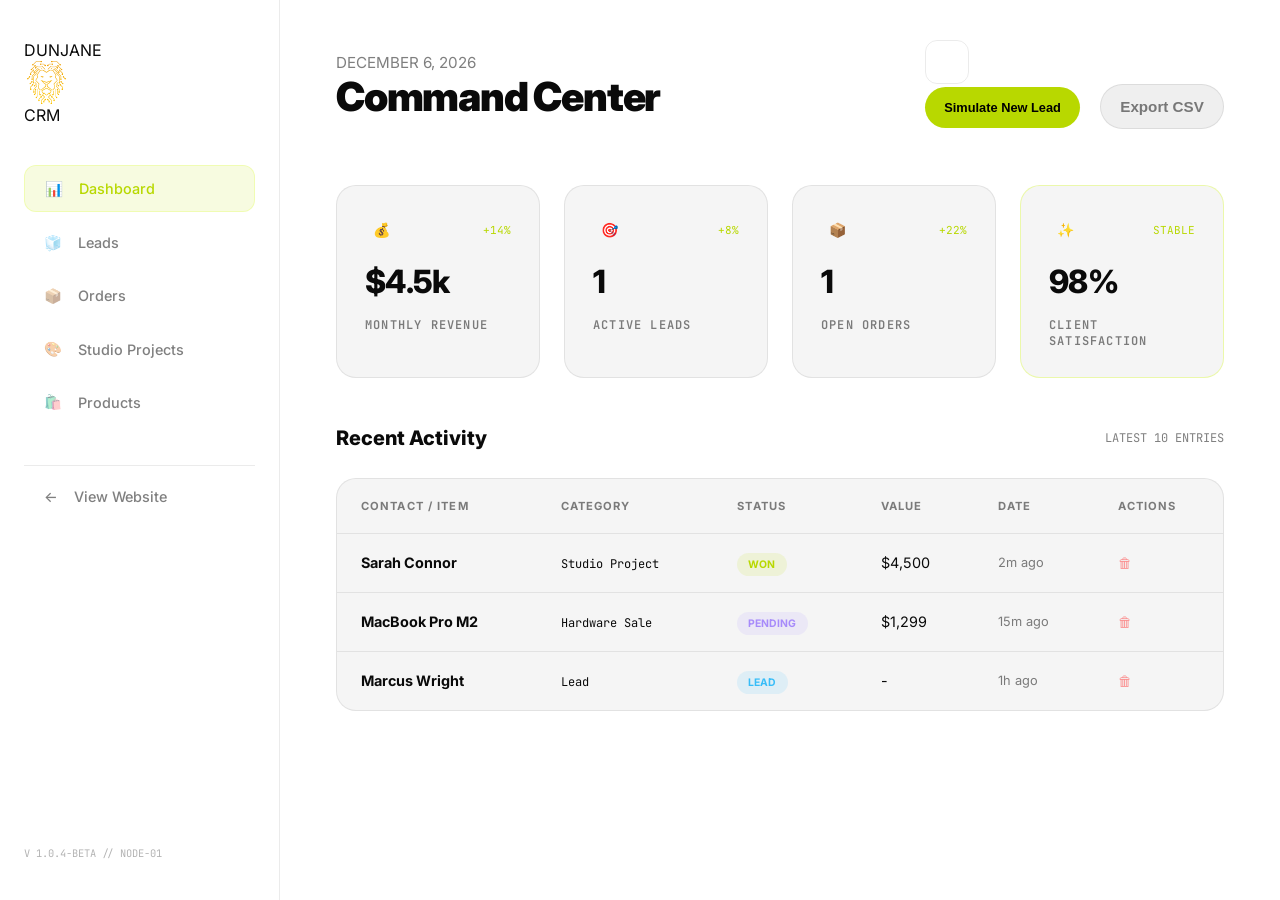
==== commit ad2fa7e5: "Update favicon reference from dunjane-icone.svg to dunjane-faveicon.svg" ====
--- a/crm.html
+++ b/crm.html
@@ -5,6 +5,7 @@
     <meta charset="UTF-8">
     <meta name="viewport" content="width=device-width, initial-scale=1.0">
     <title>DUNJANE CRM | Command Center</title>
+    <link rel="icon" type="image/svg+xml" href="img/dunjane-icone.svg">
     <link rel="stylesheet" href="style.css">
     <link rel="preconnect" href="https://fonts.googleapis.com">
     <link rel="preconnect" href="https://fonts.gstatic.com" crossorigin>
@@ -382,7 +383,7 @@
     <div id="cursor-ring"></div>
 
     <aside class="crm-sidebar">
-        <div class="logo">DUNJANE<span class="accent-dot">.</span>CRM</div>
+        <div class="logo">DUNJANE<span class="accent-dot"><img src="img/dunjane-icon.svg" alt="DUNJANE.TECH" class="logo-img"></span>CRM</div>
         <nav class="crm-nav">
             <a href="#" class="crm-nav-link active" onclick="window.switchTab(event, 'dashboard')"><span>📊</span> Dashboard</a>
             <a href="#" class="crm-nav-link" onclick="window.switchTab(event, 'leads')"><span>🧊</span> Leads</a>
